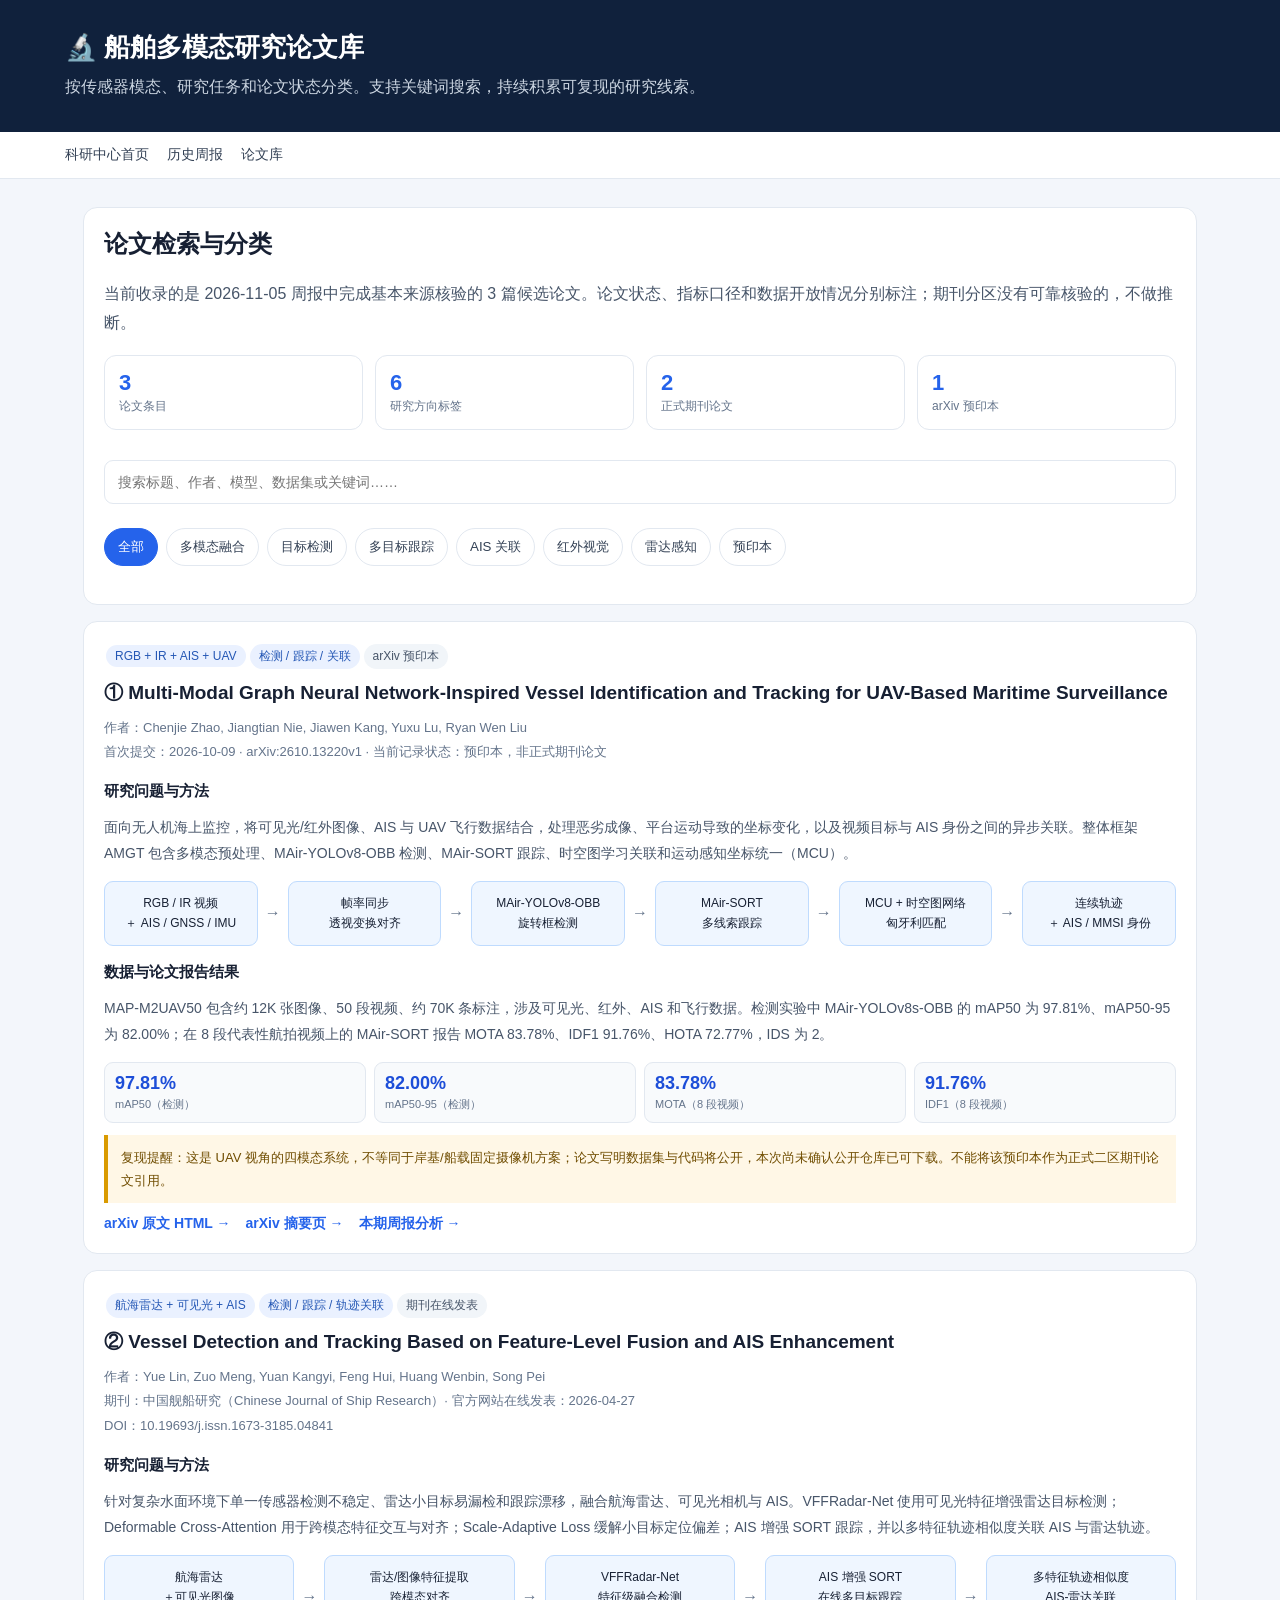
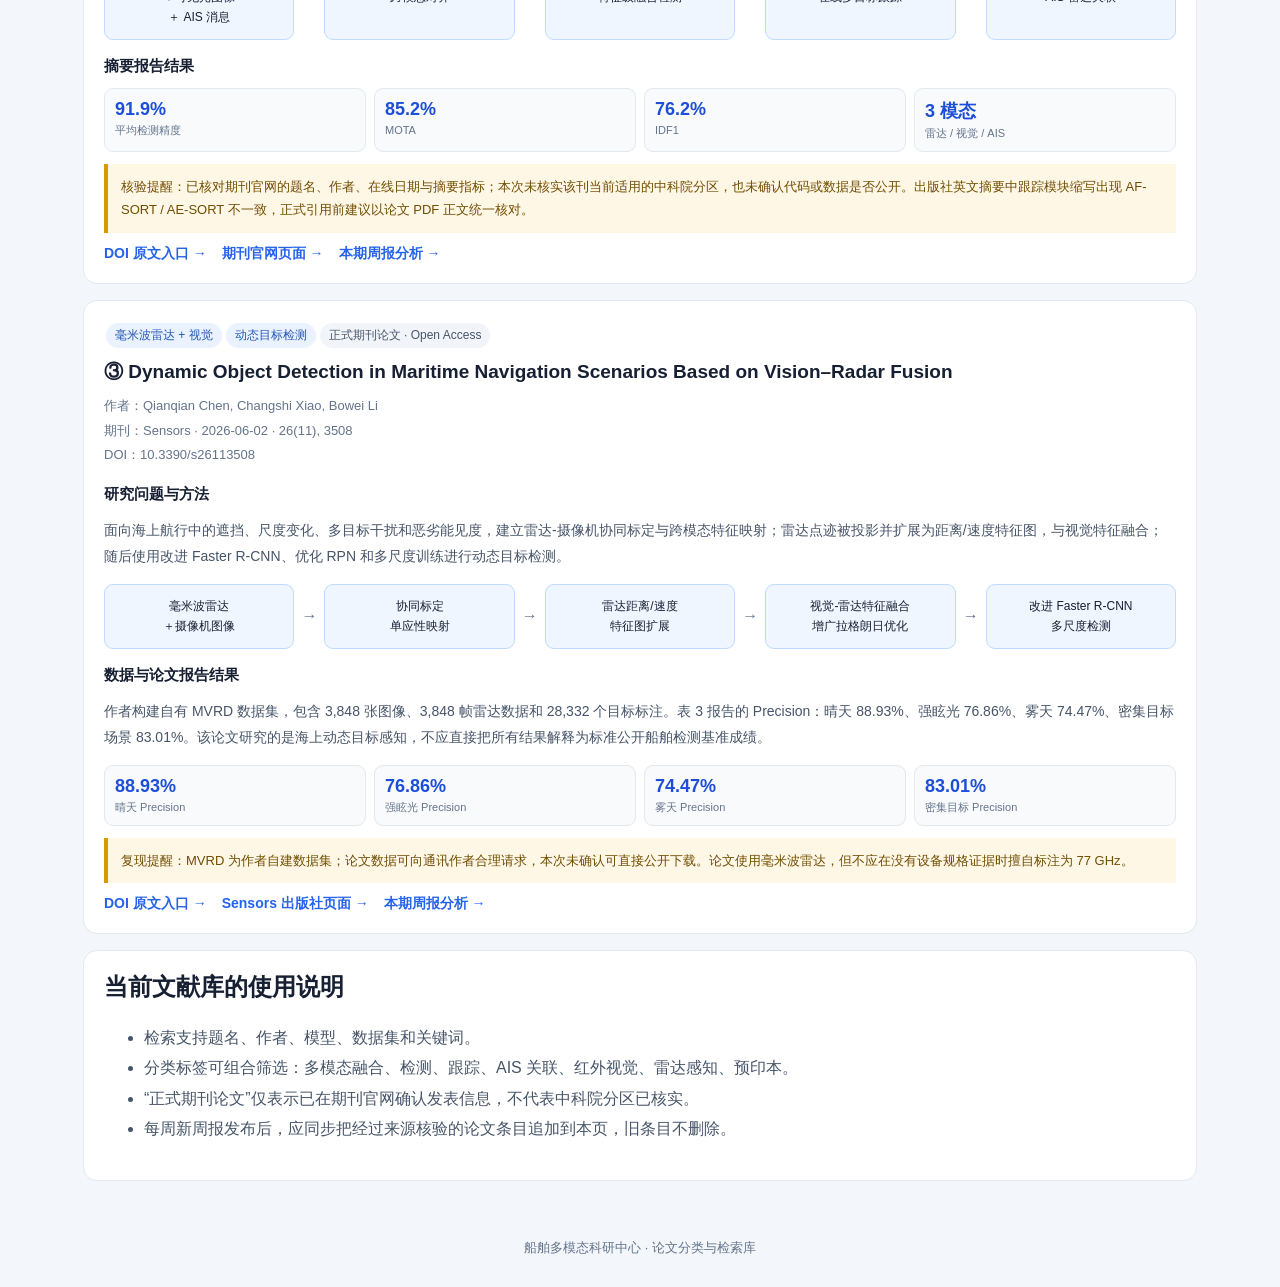
==== papers/index.html @ ffed0d48 "Add searchable maritime research paper library" ====
<!DOCTYPE html>
<html lang="zh-CN">
<head>
<meta charset="UTF-8">
<meta name="viewport" content="width=device-width, initial-scale=1">
<meta name="description" content="船舶多模态感知研究论文库，支持按方向筛选和关键词检索。">
<title>论文分类库｜船舶多模态科研中心</title>
<style>
:root{--bg:#f3f6fb;--card:#fff;--text:#172033;--muted:#64748b;--line:#e2e8f0;--blue:#2563eb;--navy:#10213c}
*{box-sizing:border-box}body{margin:0;background:var(--bg);color:var(--text);font-family:"Microsoft YaHei",Arial,sans-serif}
header{background:var(--navy);color:#fff;padding:30px max(5%,calc((100% - 1150px)/2))}header h1{margin:0 0 8px;font-size:26px}header p{margin:0;color:#cbd5e1;line-height:1.8}
nav{background:#fff;border-bottom:1px solid var(--line);padding:14px max(5%,calc((100% - 1150px)/2));display:flex;gap:18px;flex-wrap:wrap}nav a{color:#334155;text-decoration:none;font-size:14px}
a{color:var(--blue);text-decoration:none}a:hover{text-decoration:underline}
main{max-width:1150px;margin:28px auto;padding:0 18px}.panel,.paper{background:#fff;border:1px solid var(--line);border-radius:14px;padding:20px;margin-bottom:16px}
.stats{display:grid;grid-template-columns:repeat(4,1fr);gap:12px;margin:18px 0}.stat{background:#fff;border:1px solid var(--line);border-radius:12px;padding:14px}.stat strong{display:block;font-size:22px;color:var(--blue)}.stat span{font-size:12px;color:var(--muted)}
.search{width:100%;padding:13px;border:1px solid var(--line);border-radius:9px;font-size:14px;margin:12px 0}
.filters{display:flex;flex-wrap:wrap;gap:8px;margin:12px 0 18px}.filters button{border:1px solid var(--line);background:#fff;padding:9px 13px;border-radius:20px;cursor:pointer;color:#334155}.filters button.active{background:var(--blue);color:#fff;border-color:var(--blue)}
.paper{scroll-margin-top:16px}.paper h2{font-size:19px;line-height:1.5;margin:8px 0}.meta{font-size:13px;color:var(--muted);line-height:1.9}.tag{display:inline-block;padding:4px 9px;border-radius:20px;background:#eaf1ff;color:#2457b5;font-size:12px;margin:2px}.status{display:inline-block;padding:4px 9px;border-radius:20px;background:#f1f5f9;color:#475569;font-size:12px;margin:2px}
.paper h3{font-size:15px;margin:17px 0 7px}.paper p,.paper li{font-size:14px;line-height:1.85;color:#475569}.paper ul{padding-left:20px}
.metrics{display:grid;grid-template-columns:repeat(4,1fr);gap:8px;margin:12px 0}.metric{background:#f8fafc;border:1px solid var(--line);border-radius:9px;padding:10px}.metric strong{display:block;font-size:18px;color:#1d4ed8}.metric span{font-size:11px;color:var(--muted)}
.flow{display:flex;align-items:stretch;gap:7px;flex-wrap:wrap;margin:12px 0}.step{flex:1 1 125px;min-width:115px;background:#eff6ff;border:1px solid #bfdbfe;border-radius:9px;padding:11px;text-align:center;font-size:12px;line-height:1.7}.arrow{align-self:center;color:#64748b;font-weight:bold}
.note{background:#fff7e6;border-left:4px solid #d99a00;padding:11px 13px;font-size:13px;line-height:1.8;color:#704d00;margin:12px 0}.links{display:flex;gap:15px;flex-wrap:wrap;margin-top:12px;font-size:14px;font-weight:700}
.empty{display:none;background:#fff;border:1px dashed #cbd5e1;border-radius:12px;padding:28px;text-align:center;color:var(--muted)}
footer{text-align:center;padding:30px;color:var(--muted);font-size:13px}
@media(max-width:760px){.stats{grid-template-columns:repeat(2,1fr)}.metrics{grid-template-columns:repeat(2,1fr)}header h1{font-size:22px}.paper{padding:16px}.arrow{display:none}}
</style>
</head>
<body>
<header><h1>🔬 船舶多模态研究论文库</h1><p>按传感器模态、研究任务和论文状态分类。支持关键词搜索，持续积累可复现的研究线索。</p></header>
<nav><a href="../index.html">科研中心首页</a><a href="../reports/index.html">历史周报</a><a href="#library">论文库</a></nav>
<main id="library">
<section class="panel">
<h2 style="margin-top:0">论文检索与分类</h2>
<p style="line-height:1.8;color:#475569">当前收录的是 2026-11-05 周报中完成基本来源核验的 3 篇候选论文。论文状态、指标口径和数据开放情况分别标注；期刊分区没有可靠核验的，不做推断。</p>
<div class="stats">
<div class="stat"><strong id="count">3</strong><span>论文条目</span></div>
<div class="stat"><strong>6</strong><span>研究方向标签</span></div>
<div class="stat"><strong>2</strong><span>正式期刊论文</span></div>
<div class="stat"><strong>1</strong><span>arXiv 预印本</span></div>
</div>
<input class="search" id="search" type="search" placeholder="搜索标题、作者、模型、数据集或关键词……" aria-label="搜索论文">
<div class="filters" id="filters">
<button class="active" data-filter="all">全部</button>
<button data-filter="fusion">多模态融合</button>
<button data-filter="detection">目标检测</button>
<button data-filter="tracking">多目标跟踪</button>
<button data-filter="ais">AIS 关联</button>
<button data-filter="infrared">红外视觉</button>
<button data-filter="radar">雷达感知</button>
<button data-filter="preprint">预印本</button>
</div>
</section>

<article class="paper" id="p-amgt" data-cats="fusion detection tracking ais infrared preprint" data-search="AMGT Multi-Modal Graph Neural Network-Inspired Vessel Identification and Tracking for UAV-Based Maritime Surveillance Chenjie Zhao Jiangtian Nie Jiawen Kang Yuxu Lu Ryan Wen Liu MAP-M2UAV50 MAir-YOLOv8-OBB MAir-SORT graph neural network AIS RGB visible infrared IR UAV">
<span class="tag">RGB + IR + AIS + UAV</span><span class="tag">检测 / 跟踪 / 关联</span><span class="status">arXiv 预印本</span>
<h2>① Multi-Modal Graph Neural Network-Inspired Vessel Identification and Tracking for UAV-Based Maritime Surveillance</h2>
<div class="meta">作者：Chenjie Zhao, Jiangtian Nie, Jiawen Kang, Yuxu Lu, Ryan Wen Liu<br>首次提交：2026-10-09 · arXiv:2610.13220v1 · 当前记录状态：预印本，非正式期刊论文</div>
<h3>研究问题与方法</h3>
<p>面向无人机海上监控，将可见光/红外图像、AIS 与 UAV 飞行数据结合，处理恶劣成像、平台运动导致的坐标变化，以及视频目标与 AIS 身份之间的异步关联。整体框架 AMGT 包含多模态预处理、MAir-YOLOv8-OBB 检测、MAir-SORT 跟踪、时空图学习关联和运动感知坐标统一（MCU）。</p>
<div class="flow"><div class="step">RGB / IR 视频<br>＋ AIS / GNSS / IMU</div><div class="arrow">→</div><div class="step">帧率同步<br>透视变换对齐</div><div class="arrow">→</div><div class="step">MAir-YOLOv8-OBB<br>旋转框检测</div><div class="arrow">→</div><div class="step">MAir-SORT<br>多线索跟踪</div><div class="arrow">→</div><div class="step">MCU + 时空图网络<br>匈牙利匹配</div><div class="arrow">→</div><div class="step">连续轨迹<br>＋ AIS / MMSI 身份</div></div>
<h3>数据与论文报告结果</h3>
<p>MAP-M2UAV50 包含约 12K 张图像、50 段视频、约 70K 条标注，涉及可见光、红外、AIS 和飞行数据。检测实验中 MAir-YOLOv8s-OBB 的 mAP50 为 97.81%、mAP50-95 为 82.00%；在 8 段代表性航拍视频上的 MAir-SORT 报告 MOTA 83.78%、IDF1 91.76%、HOTA 72.77%，IDS 为 2。</p>
<div class="metrics"><div class="metric"><strong>97.81%</strong><span>mAP50（检测）</span></div><div class="metric"><strong>82.00%</strong><span>mAP50-95（检测）</span></div><div class="metric"><strong>83.78%</strong><span>MOTA（8 段视频）</span></div><div class="metric"><strong>91.76%</strong><span>IDF1（8 段视频）</span></div></div>
<div class="note">复现提醒：这是 UAV 视角的四模态系统，不等同于岸基/船载固定摄像机方案；论文写明数据集与代码将公开，本次尚未确认公开仓库已可下载。不能将该预印本作为正式二区期刊论文引用。</div>
<div class="links"><a href="https://arxiv.org/html/2610.13220" target="_blank" rel="noopener">arXiv 原文 HTML →</a><a href="https://arxiv.org/abs/2610.13220" target="_blank" rel="noopener">arXiv 摘要页 →</a><a href="../reports/2026-11-05.html#p1">本期周报分析 →</a></div>
</article>

<article class="paper" id="p-feature-ais" data-cats="fusion detection tracking ais radar" data-search="Vessel Detection and Tracking Based on Feature-Level Fusion and AIS Enhancement Yue Lin Zuo Meng Yuan Kangyi Feng Hui Huang Wenbin Song Pei VFFRadar-Net Deformable Cross-Attention Scale-Adaptive Loss AF-SORT radar visible AIS">
<span class="tag">航海雷达 + 可见光 + AIS</span><span class="tag">检测 / 跟踪 / 轨迹关联</span><span class="status">期刊在线发表</span>
<h2>② Vessel Detection and Tracking Based on Feature-Level Fusion and AIS Enhancement</h2>
<div class="meta">作者：Yue Lin, Zuo Meng, Yuan Kangyi, Feng Hui, Huang Wenbin, Song Pei<br>期刊：中国舰船研究（Chinese Journal of Ship Research）· 官方网站在线发表：2026-04-27<br>DOI：10.19693/j.issn.1673-3185.04841</div>
<h3>研究问题与方法</h3>
<p>针对复杂水面环境下单一传感器检测不稳定、雷达小目标易漏检和跟踪漂移，融合航海雷达、可见光相机与 AIS。VFFRadar-Net 使用可见光特征增强雷达目标检测；Deformable Cross-Attention 用于跨模态特征交互与对齐；Scale-Adaptive Loss 缓解小目标定位偏差；AIS 增强 SORT 跟踪，并以多特征轨迹相似度关联 AIS 与雷达轨迹。</p>
<div class="flow"><div class="step">航海雷达<br>＋可见光图像<br>＋ AIS 消息</div><div class="arrow">→</div><div class="step">雷达/图像特征提取<br>跨模态对齐</div><div class="arrow">→</div><div class="step">VFFRadar-Net<br>特征级融合检测</div><div class="arrow">→</div><div class="step">AIS 增强 SORT<br>在线多目标跟踪</div><div class="arrow">→</div><div class="step">多特征轨迹相似度<br>AIS-雷达关联</div></div>
<h3>摘要报告结果</h3>
<div class="metrics"><div class="metric"><strong>91.9%</strong><span>平均检测精度</span></div><div class="metric"><strong>85.2%</strong><span>MOTA</span></div><div class="metric"><strong>76.2%</strong><span>IDF1</span></div><div class="metric"><strong>3 模态</strong><span>雷达 / 视觉 / AIS</span></div></div>
<div class="note">核验提醒：已核对期刊官网的题名、作者、在线日期与摘要指标；本次未核实该刊当前适用的中科院分区，也未确认代码或数据是否公开。出版社英文摘要中跟踪模块缩写出现 AF-SORT / AE-SORT 不一致，正式引用前建议以论文 PDF 正文统一核对。</div>
<div class="links"><a href="https://doi.org/10.19693/j.issn.1673-3185.04841" target="_blank" rel="noopener">DOI 原文入口 →</a><a href="https://www.ship-research.com/en/article/doi/10.19693/j.issn.1673-3185.04841" target="_blank" rel="noopener">期刊官网页面 →</a><a href="../reports/2026-11-05.html#p2">本期周报分析 →</a></div>
</article>

<article class="paper" id="p-vision-radar" data-cats="fusion detection radar" data-search="Dynamic Object Detection in Maritime Navigation Scenarios Based on Vision Radar Fusion Qianqian Chen Changshi Xiao Bowei Li Sensors MVRD Faster R-CNN millimeter wave radar camera">
<span class="tag">毫米波雷达 + 视觉</span><span class="tag">动态目标检测</span><span class="status">正式期刊论文 · Open Access</span>
<h2>③ Dynamic Object Detection in Maritime Navigation Scenarios Based on Vision–Radar Fusion</h2>
<div class="meta">作者：Qianqian Chen, Changshi Xiao, Bowei Li<br>期刊：Sensors · 2026-06-02 · 26(11), 3508<br>DOI：10.3390/s26113508</div>
<h3>研究问题与方法</h3>
<p>面向海上航行中的遮挡、尺度变化、多目标干扰和恶劣能见度，建立雷达-摄像机协同标定与跨模态特征映射；雷达点迹被投影并扩展为距离/速度特征图，与视觉特征融合；随后使用改进 Faster R-CNN、优化 RPN 和多尺度训练进行动态目标检测。</p>
<div class="flow"><div class="step">毫米波雷达<br>＋摄像机图像</div><div class="arrow">→</div><div class="step">协同标定<br>单应性映射</div><div class="arrow">→</div><div class="step">雷达距离/速度<br>特征图扩展</div><div class="arrow">→</div><div class="step">视觉-雷达特征融合<br>增广拉格朗日优化</div><div class="arrow">→</div><div class="step">改进 Faster R-CNN<br>多尺度检测</div></div>
<h3>数据与论文报告结果</h3>
<p>作者构建自有 MVRD 数据集，包含 3,848 张图像、3,848 帧雷达数据和 28,332 个目标标注。表 3 报告的 Precision：晴天 88.93%、强眩光 76.86%、雾天 74.47%、密集目标场景 83.01%。该论文研究的是海上动态目标感知，不应直接把所有结果解释为标准公开船舶检测基准成绩。</p>
<div class="metrics"><div class="metric"><strong>88.93%</strong><span>晴天 Precision</span></div><div class="metric"><strong>76.86%</strong><span>强眩光 Precision</span></div><div class="metric"><strong>74.47%</strong><span>雾天 Precision</span></div><div class="metric"><strong>83.01%</strong><span>密集目标 Precision</span></div></div>
<div class="note">复现提醒：MVRD 为作者自建数据集；论文数据可向通讯作者合理请求，本次未确认可直接公开下载。论文使用毫米波雷达，但不应在没有设备规格证据时擅自标注为 77 GHz。</div>
<div class="links"><a href="https://doi.org/10.3390/s26113508" target="_blank" rel="noopener">DOI 原文入口 →</a><a href="https://www.mdpi.com/1424-8220/26/11/3508" target="_blank" rel="noopener">Sensors 出版社页面 →</a><a href="../reports/2026-11-05.html#p3">本期周报分析 →</a></div>
</article>

<section class="panel">
<h2 style="margin-top:0">当前文献库的使用说明</h2>
<ul style="line-height:1.9;color:#475569">
<li>检索支持题名、作者、模型、数据集和关键词。</li>
<li>分类标签可组合筛选：多模态融合、检测、跟踪、AIS 关联、红外视觉、雷达感知、预印本。</li>
<li>“正式期刊论文”仅表示已在期刊官网确认发表信息，不代表中科院分区已核实。</li>
<li>每周新周报发布后，应同步把经过来源核验的论文条目追加到本页，旧条目不删除。</li>
</ul>
</section>
<div id="empty" class="empty">没有找到符合条件的论文，请尝试其他关键词或分类。</div>
</main>
<footer>船舶多模态科研中心 · 论文分类与检索库</footer>
<script>
const search=document.getElementById('search'),buttons=[...document.querySelectorAll('#filters button')],cards=[...document.querySelectorAll('.paper')],empty=document.getElementById('empty'),count=document.getElementById('count');
let current='all';
function update(){const q=search.value.trim().toLowerCase();let n=0;cards.forEach(c=>{const cats=c.dataset.cats.split(' '),text=c.dataset.search.toLowerCase()+' '+c.innerText.toLowerCase();const ok=(current==='all'||cats.includes(current))&&text.includes(q);c.style.display=ok?'block':'none';if(ok)n++});empty.style.display=n?'none':'block';count.textContent=n}
buttons.forEach(b=>b.addEventListener('click',()=>{current=b.dataset.filter;buttons.forEach(x=>x.classList.toggle('active',x===b));update()}));
search.addEventListener('input',update);
</script>
</body></html>
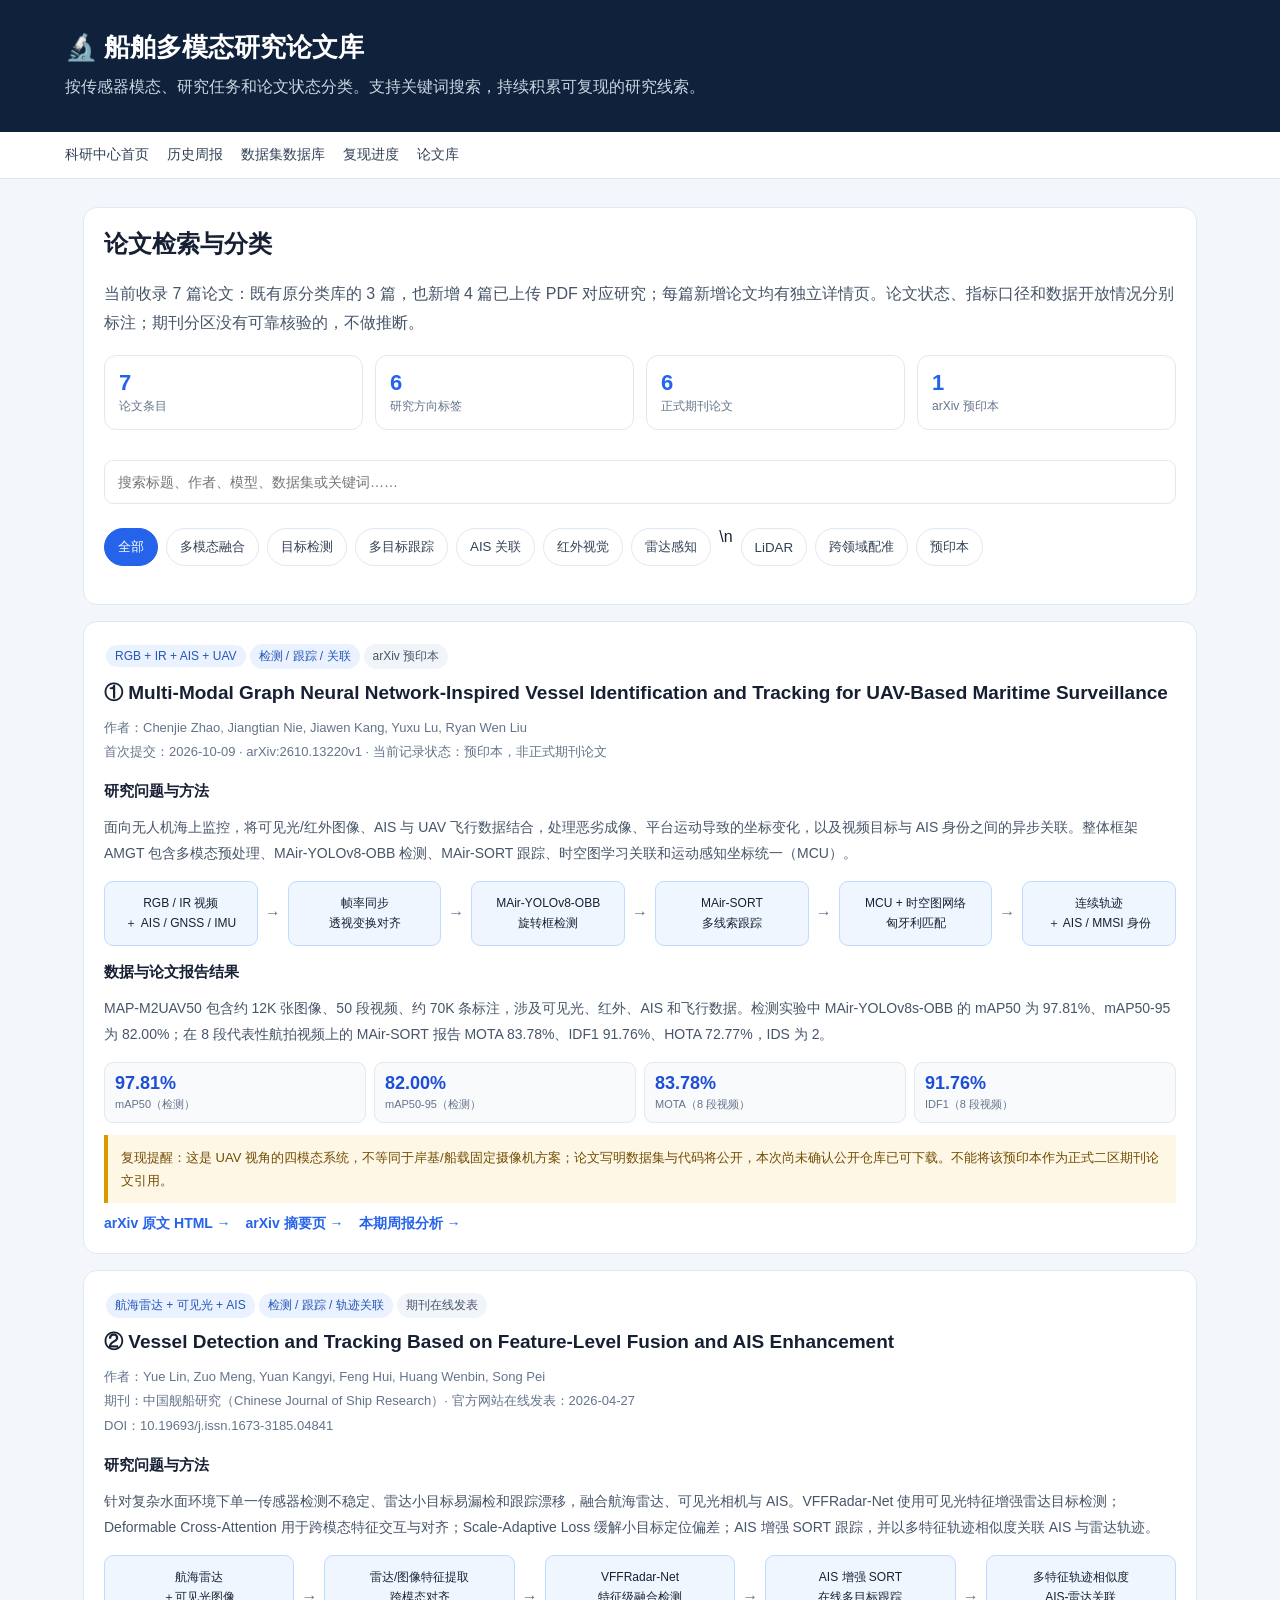
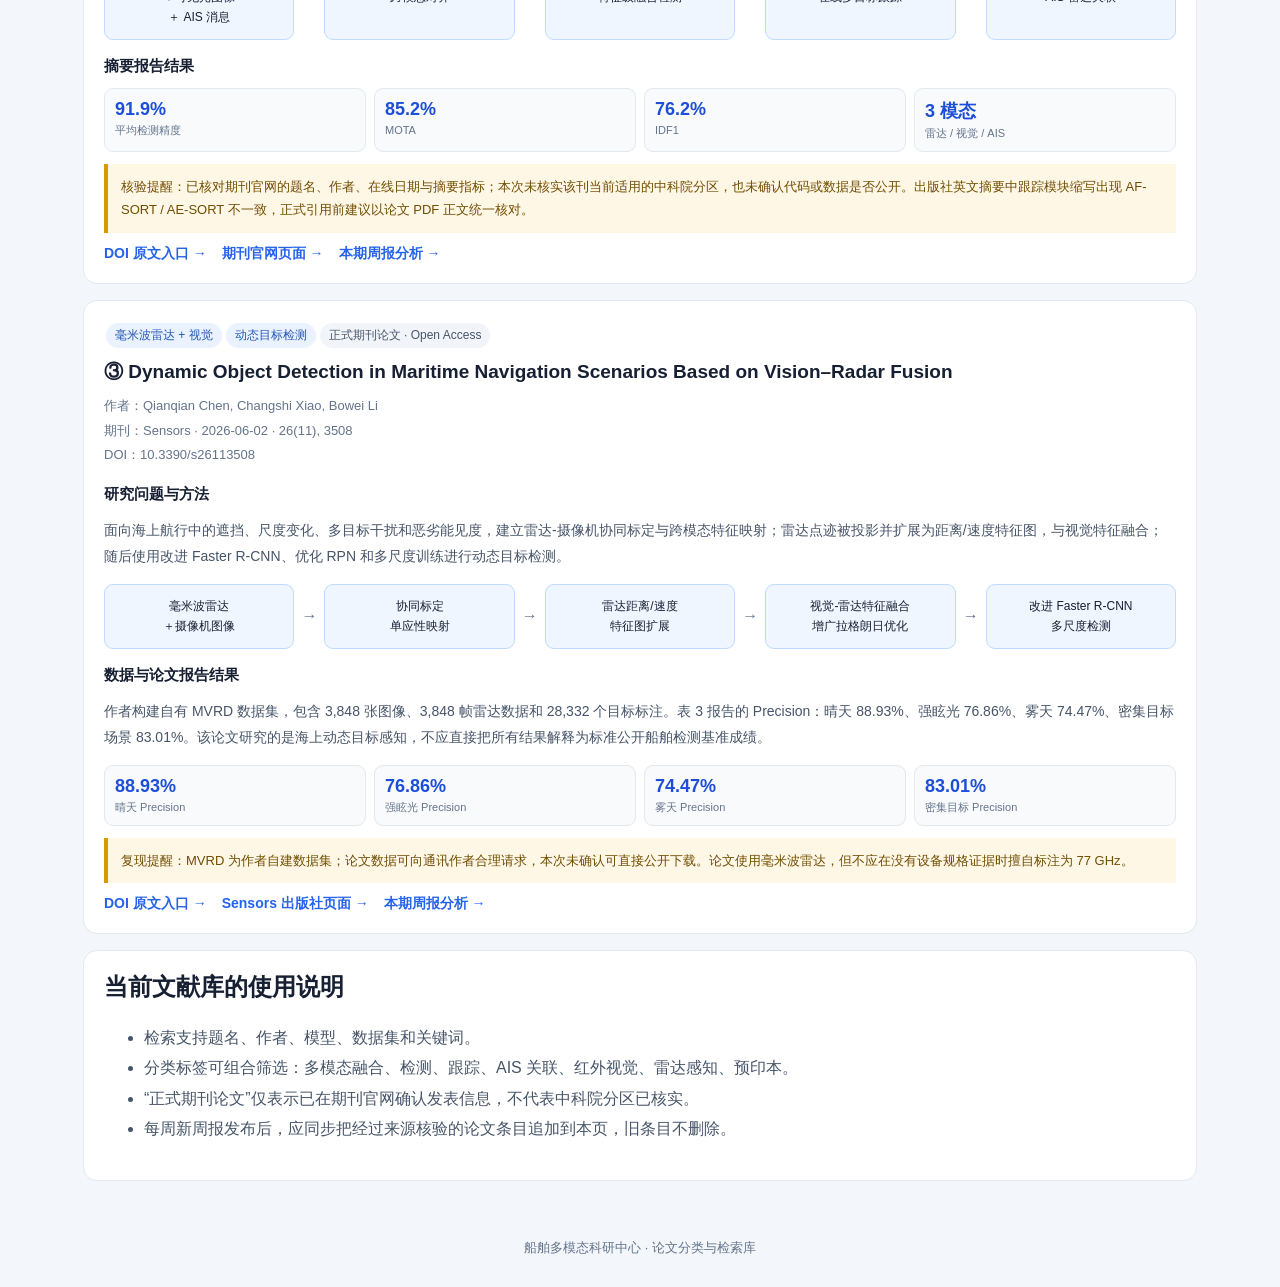
==== commit dbef98dd: "Upgrade maritime research center with paper details, dataset library and reproducibility tracker" ====
--- a/papers/index.html
+++ b/papers/index.html
@@ -27,15 +27,15 @@
 </head>
 <body>
 <header><h1>🔬 船舶多模态研究论文库</h1><p>按传感器模态、研究任务和论文状态分类。支持关键词搜索，持续积累可复现的研究线索。</p></header>
-<nav><a href="../index.html">科研中心首页</a><a href="../reports/index.html">历史周报</a><a href="#library">论文库</a></nav>
+<nav><a href="../index.html">科研中心首页</a><a href="../reports/index.html">历史周报</a><a href="../datasets/index.html">数据集数据库</a><a href="../progress/index.html">复现进度</a><a href="#library">论文库</a></nav>
 <main id="library">
 <section class="panel">
 <h2 style="margin-top:0">论文检索与分类</h2>
-<p style="line-height:1.8;color:#475569">当前收录的是 2026-11-05 周报中完成基本来源核验的 3 篇候选论文。论文状态、指标口径和数据开放情况分别标注；期刊分区没有可靠核验的，不做推断。</p>
+<p style="line-height:1.8;color:#475569">当前收录 7 篇论文：既有原分类库的 3 篇，也新增 4 篇已上传 PDF 对应研究；每篇新增论文均有独立详情页。论文状态、指标口径和数据开放情况分别标注；期刊分区没有可靠核验的，不做推断。</p>
 <div class="stats">
-<div class="stat"><strong id="count">3</strong><span>论文条目</span></div>
+<div class="stat"><strong id="count">7</strong><span>论文条目</span></div>
 <div class="stat"><strong>6</strong><span>研究方向标签</span></div>
-<div class="stat"><strong>2</strong><span>正式期刊论文</span></div>
+<div class="stat"><strong>6</strong><span>正式期刊论文</span></div>
 <div class="stat"><strong>1</strong><span>arXiv 预印本</span></div>
 </div>
 <input class="search" id="search" type="search" placeholder="搜索标题、作者、模型、数据集或关键词……" aria-label="搜索论文">
@@ -46,7 +46,7 @@
 <button data-filter="tracking">多目标跟踪</button>
 <button data-filter="ais">AIS 关联</button>
 <button data-filter="infrared">红外视觉</button>
-<button data-filter="radar">雷达感知</button>
+<button data-filter="radar">雷达感知</button>\n<button data-filter="lidar">LiDAR</button><button data-filter="crossdomain">跨领域配准</button>
 <button data-filter="preprint">预印本</button>
 </div>
 </section>
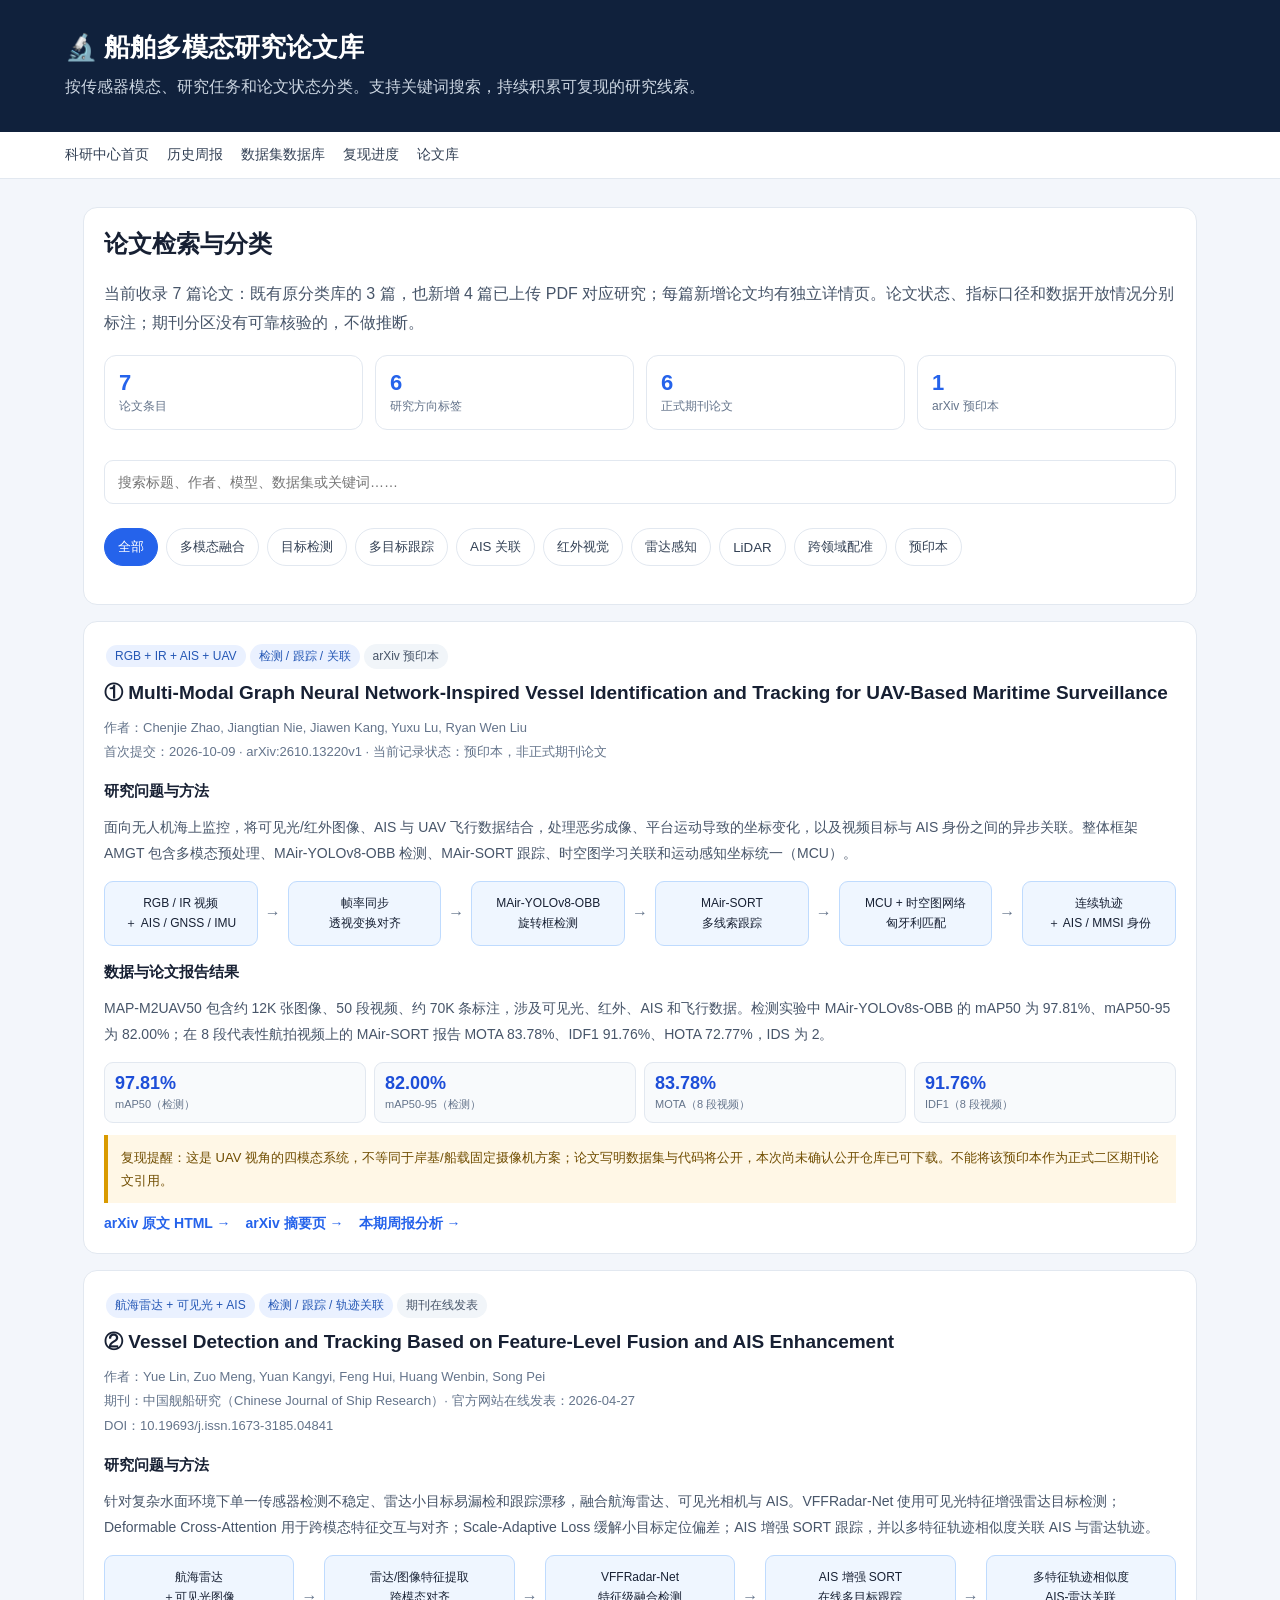
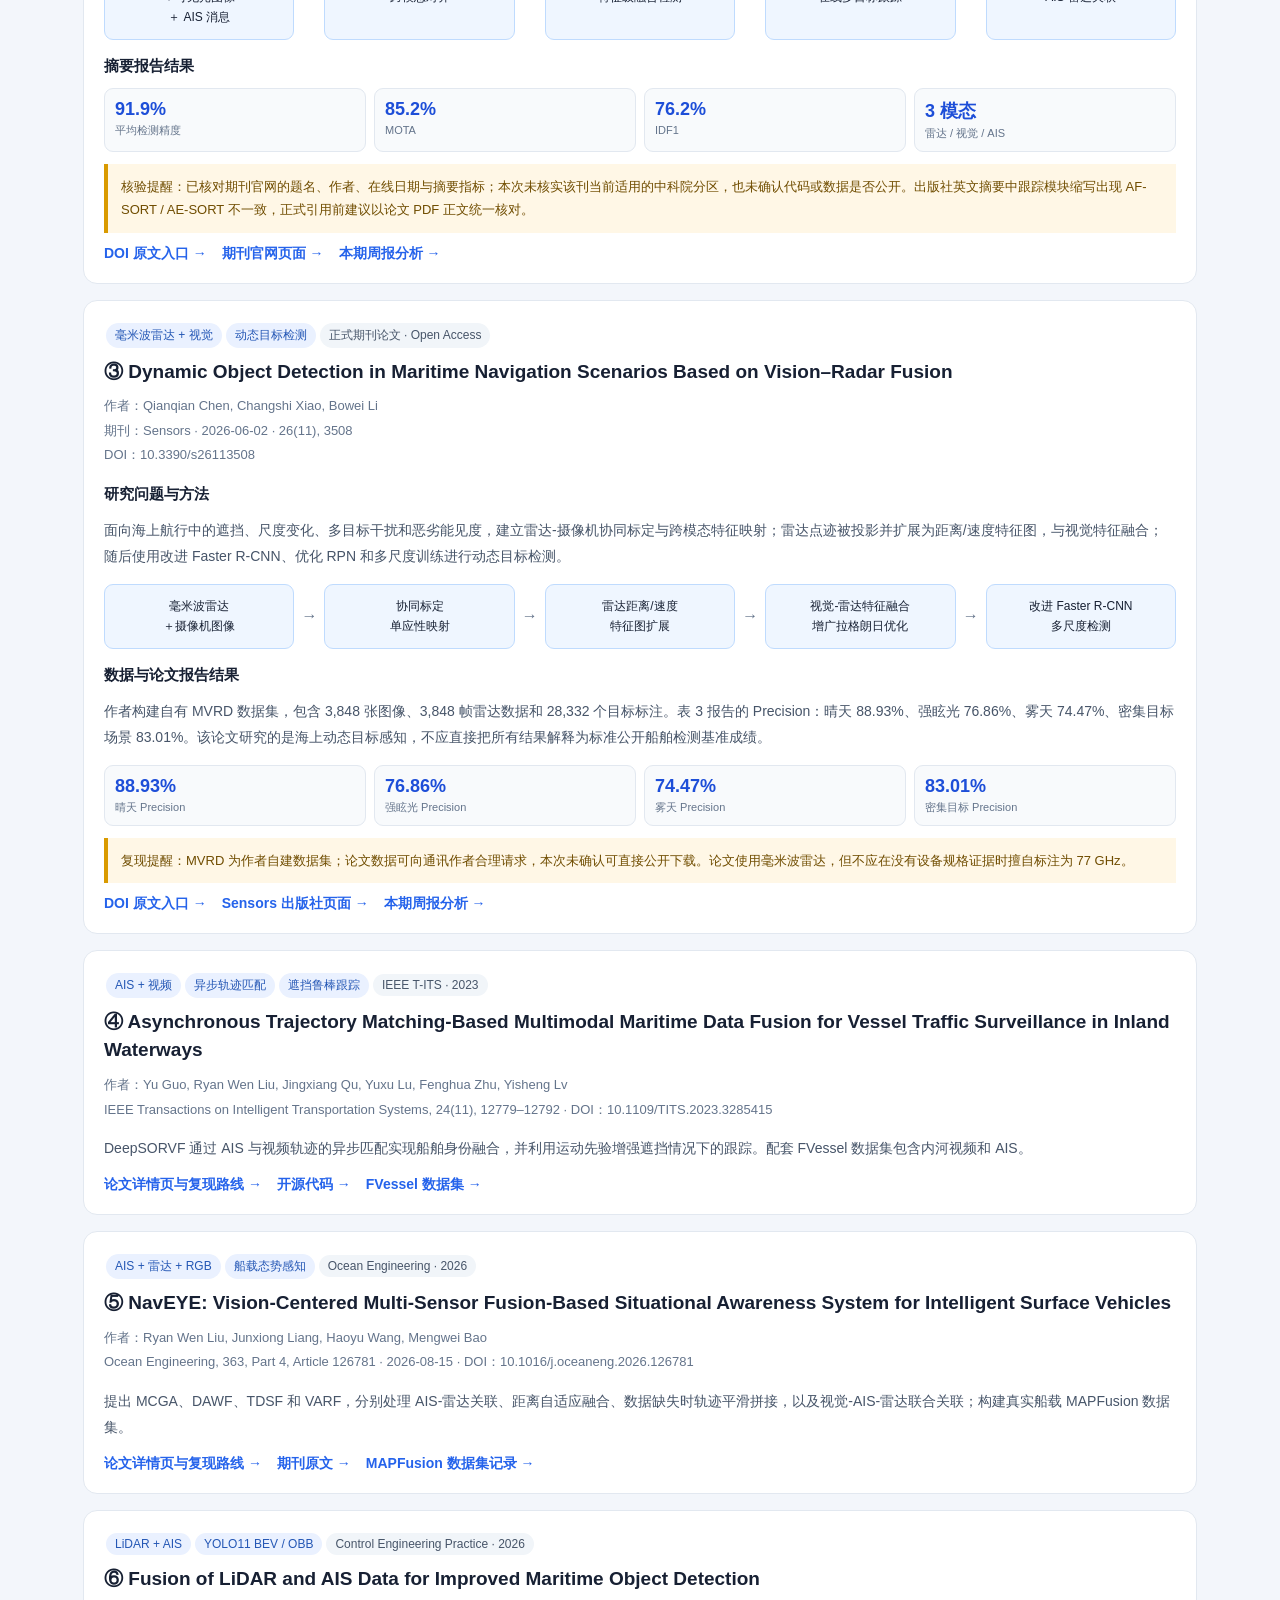
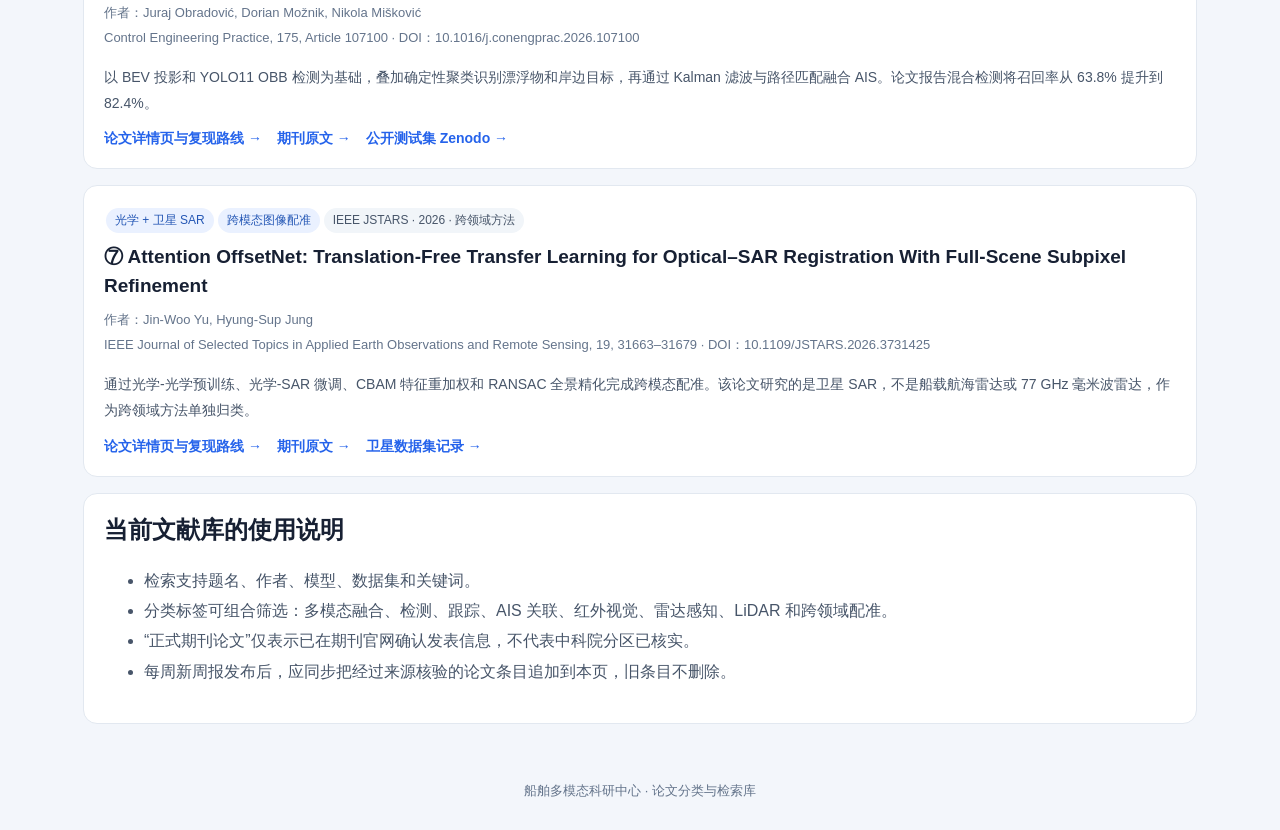
==== commit 83205f3d: "Add four paper records and fix reproduction resource links" ====
--- a/papers/index.html
+++ b/papers/index.html
@@ -46,7 +46,8 @@
 <button data-filter="tracking">多目标跟踪</button>
 <button data-filter="ais">AIS 关联</button>
 <button data-filter="infrared">红外视觉</button>
-<button data-filter="radar">雷达感知</button>\n<button data-filter="lidar">LiDAR</button><button data-filter="crossdomain">跨领域配准</button>
+<button data-filter="radar">雷达感知</button>
+<button data-filter="lidar">LiDAR</button><button data-filter="crossdomain">跨领域配准</button>
 <button data-filter="preprint">预印本</button>
 </div>
 </section>
@@ -92,11 +93,40 @@
 <div class="links"><a href="https://doi.org/10.3390/s26113508" target="_blank" rel="noopener">DOI 原文入口 →</a><a href="https://www.mdpi.com/1424-8220/26/11/3508" target="_blank" rel="noopener">Sensors 出版社页面 →</a><a href="../reports/2026-11-05.html#p3">本期周报分析 →</a></div>
 </article>
 
+
+<article class="paper" id="p-deepsorvf" data-cats="fusion tracking ais" data-search="DeepSORVF Asynchronous Trajectory Matching Multimodal Maritime Data Fusion Vessel Traffic Surveillance Inland Waterways Yu Guo Ryan Wen Liu Jingxiang Qu Yuxu Lu Fenghua Zhu Yisheng Lv AIS video FVessel anti occlusion">
+<span class="tag">AIS + 视频</span><span class="tag">异步轨迹匹配</span><span class="tag">遮挡鲁棒跟踪</span><span class="status">IEEE T-ITS · 2023</span>
+<h2>④ Asynchronous Trajectory Matching-Based Multimodal Maritime Data Fusion for Vessel Traffic Surveillance in Inland Waterways</h2>
+<div class="meta">作者：Yu Guo, Ryan Wen Liu, Jingxiang Qu, Yuxu Lu, Fenghua Zhu, Yisheng Lv<br>IEEE Transactions on Intelligent Transportation Systems, 24(11), 12779–12792 · DOI：10.1109/TITS.2023.3285415</div>
+<p>DeepSORVF 通过 AIS 与视频轨迹的异步匹配实现船舶身份融合，并利用运动先验增强遮挡情况下的跟踪。配套 FVessel 数据集包含内河视频和 AIS。</p>
+<div class="links"><a href="detail.html?id=deepsorvf">论文详情页与复现路线 →</a><a href="https://github.com/gy65896/DeepSORVF" target="_blank" rel="noopener">开源代码 →</a><a href="https://github.com/gy65896/FVessel" target="_blank" rel="noopener">FVessel 数据集 →</a></div></article>
+
+<article class="paper" id="p-naveye" data-cats="fusion detection tracking ais radar" data-search="NavEYE Vision Centered Multi Sensor Fusion Situational Awareness Intelligent Surface Vehicles Ryan Wen Liu Junxiong Liang Haoyu Wang Mengwei Bao Ocean Engineering MAPFusion MCGA DAWF TDSF VARF AIS radar RGB GNSS">
+<span class="tag">AIS + 雷达 + RGB</span><span class="tag">船载态势感知</span><span class="status">Ocean Engineering · 2026</span>
+<h2>⑤ NavEYE: Vision-Centered Multi-Sensor Fusion-Based Situational Awareness System for Intelligent Surface Vehicles</h2>
+<div class="meta">作者：Ryan Wen Liu, Junxiong Liang, Haoyu Wang, Mengwei Bao<br>Ocean Engineering, 363, Part 4, Article 126781 · 2026-08-15 · DOI：10.1016/j.oceaneng.2026.126781</div>
+<p>提出 MCGA、DAWF、TDSF 和 VARF，分别处理 AIS-雷达关联、距离自适应融合、数据缺失时轨迹平滑拼接，以及视觉-AIS-雷达联合关联；构建真实船载 MAPFusion 数据集。</p>
+<div class="links"><a href="detail.html?id=naveye">论文详情页与复现路线 →</a><a href="https://doi.org/10.1016/j.oceaneng.2026.126781" target="_blank" rel="noopener">期刊原文 →</a><a href="../datasets/index.html#mapfusion">MAPFusion 数据集记录 →</a></div></article>
+
+<article class="paper" id="p-lidarais" data-cats="fusion detection tracking ais lidar" data-search="Fusion of LiDAR and AIS data for improved maritime object detection Juraj Obradovic Dorian Moznik Nikola Miskovic Control Engineering Practice YOLO11 BEV OBB clustering Zenodo marina">
+<span class="tag">LiDAR + AIS</span><span class="tag">YOLO11 BEV / OBB</span><span class="status">Control Engineering Practice · 2026</span>
+<h2>⑥ Fusion of LiDAR and AIS Data for Improved Maritime Object Detection</h2>
+<div class="meta">作者：Juraj Obradović, Dorian Možnik, Nikola Mišković<br>Control Engineering Practice, 175, Article 107100 · DOI：10.1016/j.conengprac.2026.107100</div>
+<p>以 BEV 投影和 YOLO11 OBB 检测为基础，叠加确定性聚类识别漂浮物和岸边目标，再通过 Kalman 滤波与路径匹配融合 AIS。论文报告混合检测将召回率从 63.8% 提升到 82.4%。</p>
+<div class="links"><a href="detail.html?id=lidarais">论文详情页与复现路线 →</a><a href="https://doi.org/10.1016/j.conengprac.2026.107100" target="_blank" rel="noopener">期刊原文 →</a><a href="https://doi.org/10.5281/zenodo.20345163" target="_blank" rel="noopener">公开测试集 Zenodo →</a></div></article>
+
+<article class="paper" id="p-attentionoffsetnet" data-cats="fusion crossdomain" data-search="Attention OffsetNet Translation Free Transfer Learning Optical SAR Registration Full Scene Subpixel Refinement Jin Woo Yu Hyung Sup Jung KOMPSAT-3A TerraSAR-X CBAM RANSAC">
+<span class="tag">光学 + 卫星 SAR</span><span class="tag">跨模态图像配准</span><span class="status">IEEE JSTARS · 2026 · 跨领域方法</span>
+<h2>⑦ Attention OffsetNet: Translation-Free Transfer Learning for Optical–SAR Registration With Full-Scene Subpixel Refinement</h2>
+<div class="meta">作者：Jin-Woo Yu, Hyung-Sup Jung<br>IEEE Journal of Selected Topics in Applied Earth Observations and Remote Sensing, 19, 31663–31679 · DOI：10.1109/JSTARS.2026.3731425</div>
+<p>通过光学-光学预训练、光学-SAR 微调、CBAM 特征重加权和 RANSAC 全景精化完成跨模态配准。该论文研究的是卫星 SAR，不是船载航海雷达或 77 GHz 毫米波雷达，作为跨领域方法单独归类。</p>
+<div class="links"><a href="detail.html?id=attentionoffsetnet">论文详情页与复现路线 →</a><a href="https://doi.org/10.1109/JSTARS.2026.3731425" target="_blank" rel="noopener">期刊原文 →</a><a href="../datasets/index.html#kompsat-sar">卫星数据集记录 →</a></div></article>
+
 <section class="panel">
 <h2 style="margin-top:0">当前文献库的使用说明</h2>
 <ul style="line-height:1.9;color:#475569">
 <li>检索支持题名、作者、模型、数据集和关键词。</li>
-<li>分类标签可组合筛选：多模态融合、检测、跟踪、AIS 关联、红外视觉、雷达感知、预印本。</li>
+<li>分类标签可组合筛选：多模态融合、检测、跟踪、AIS 关联、红外视觉、雷达感知、LiDAR 和跨领域配准。</li>
 <li>“正式期刊论文”仅表示已在期刊官网确认发表信息，不代表中科院分区已核实。</li>
 <li>每周新周报发布后，应同步把经过来源核验的论文条目追加到本页，旧条目不删除。</li>
 </ul>
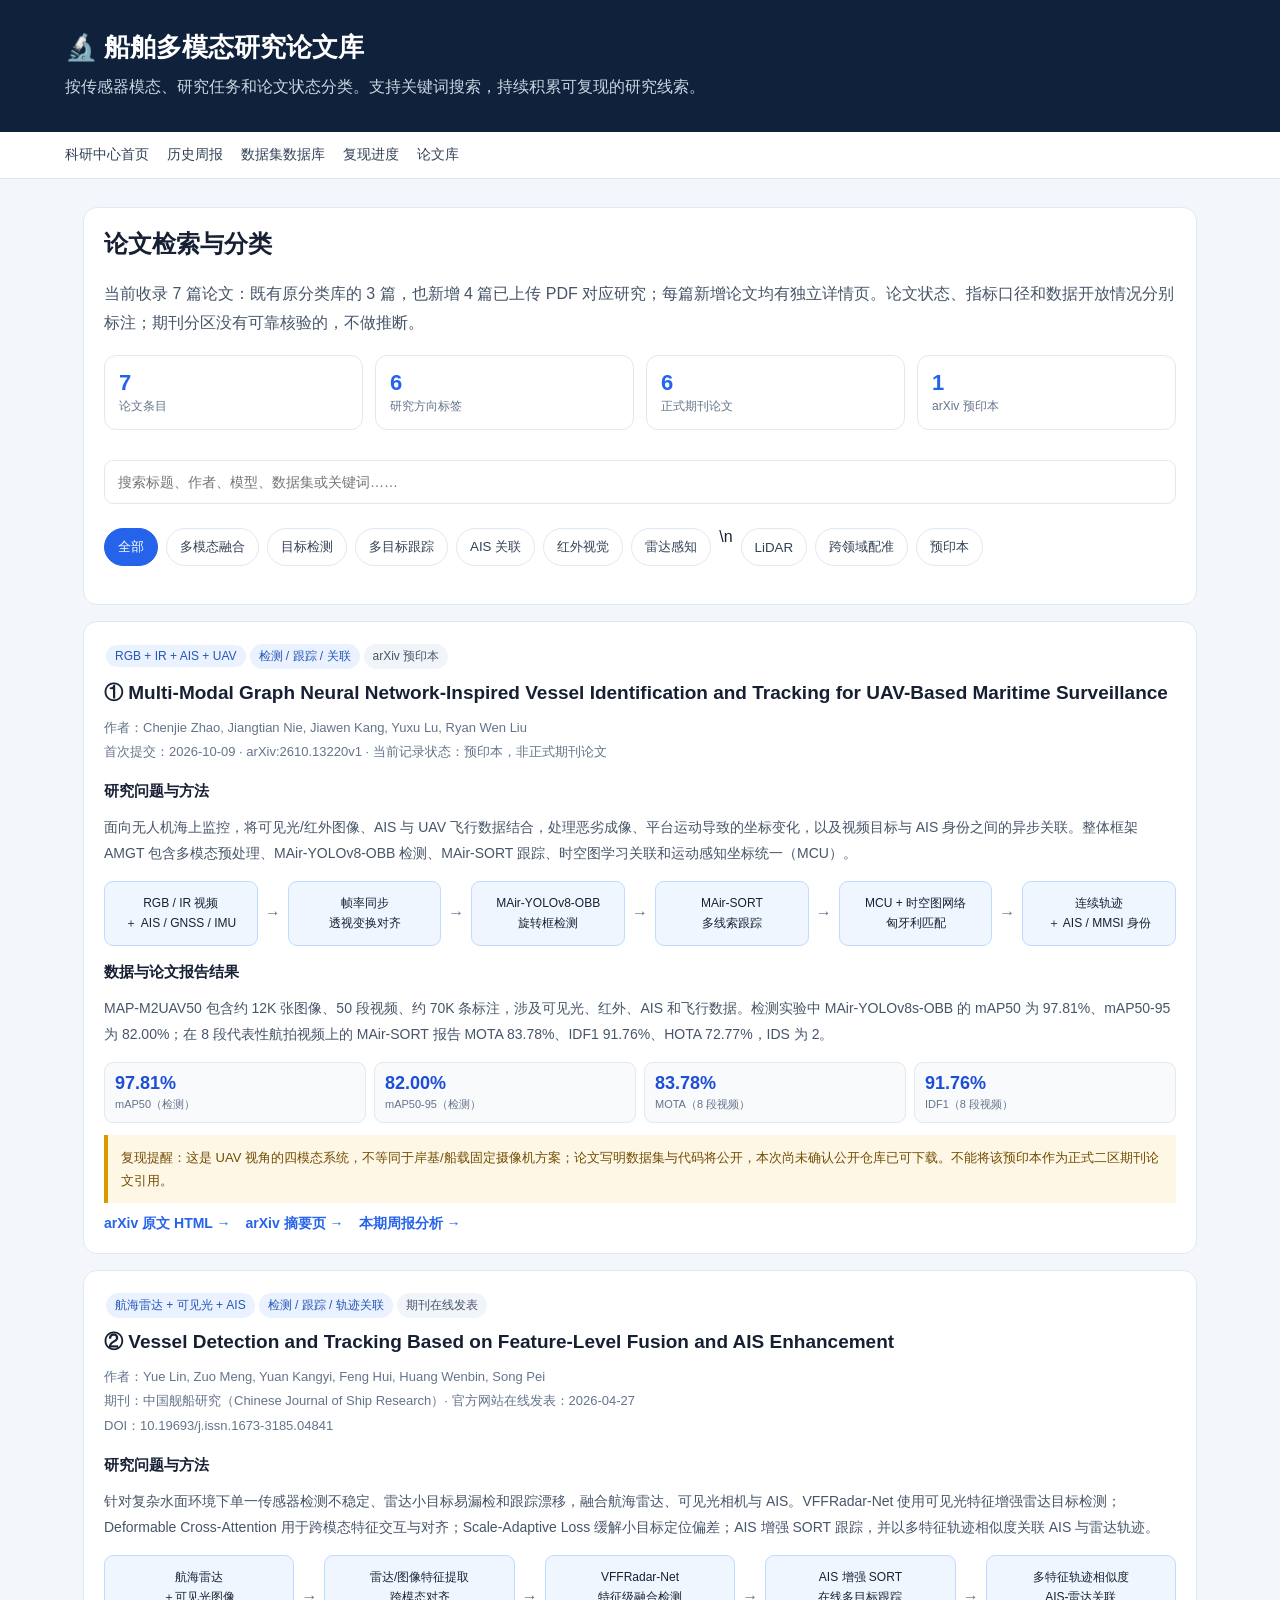
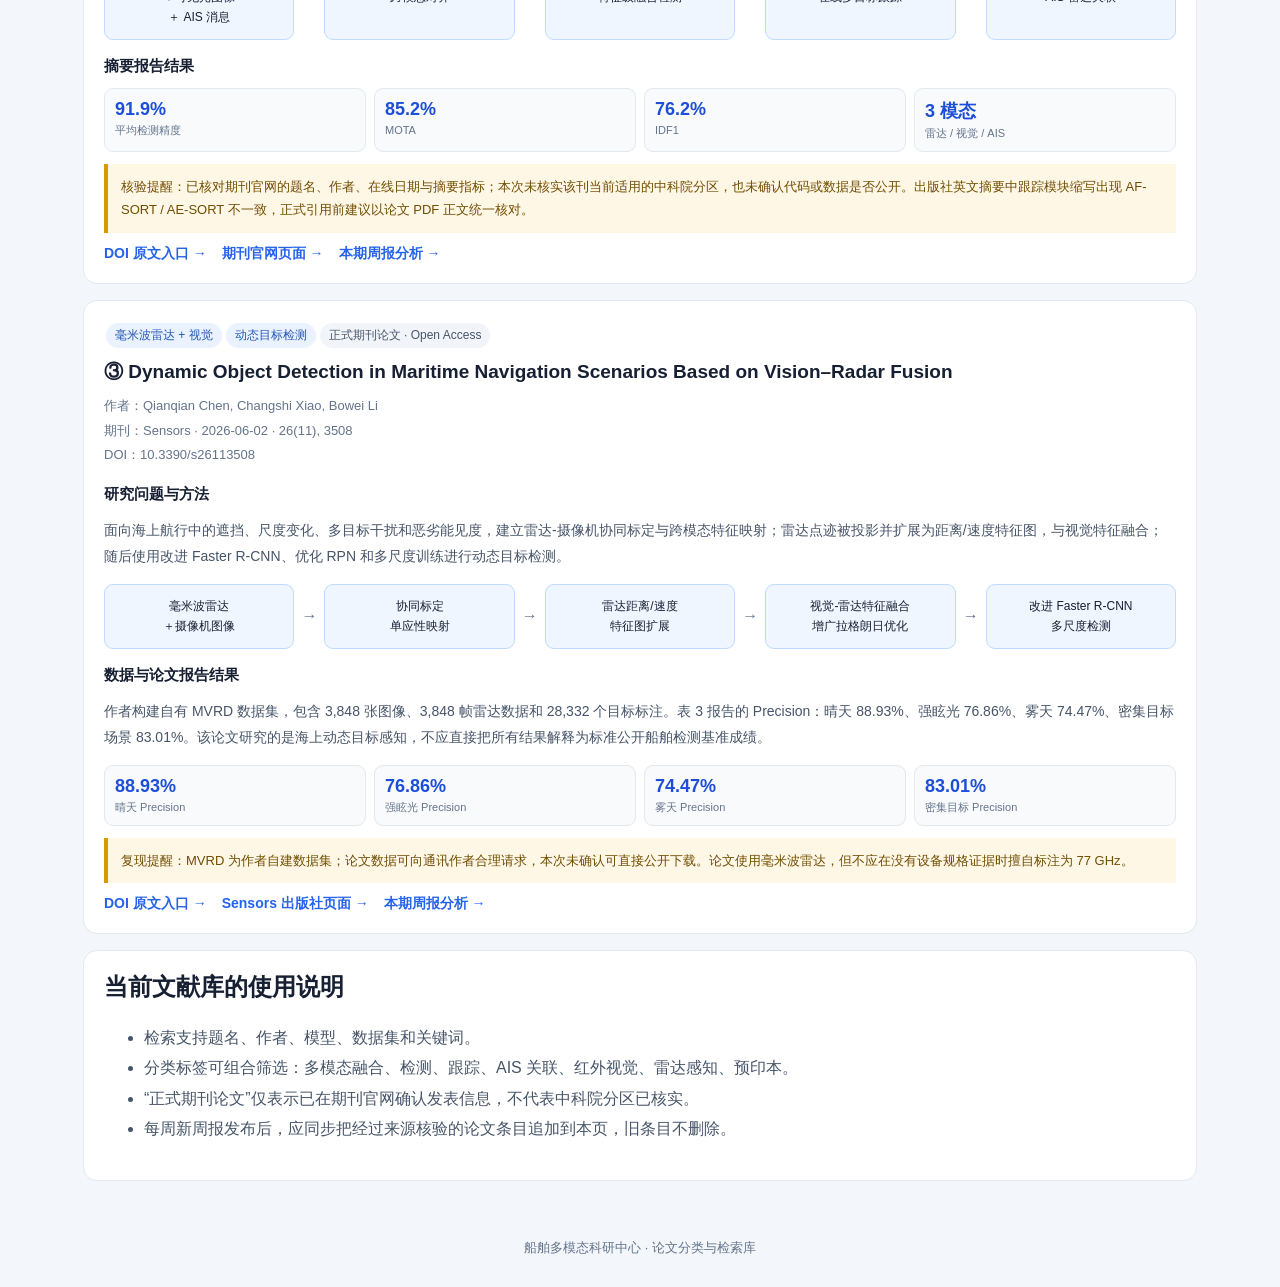
==== commit 9fc1ed65: "Polish navigation and reproduction tracker links" ====
--- a/papers/index.html
+++ b/papers/index.html
@@ -46,8 +46,7 @@
 <button data-filter="tracking">多目标跟踪</button>
 <button data-filter="ais">AIS 关联</button>
 <button data-filter="infrared">红外视觉</button>
-<button data-filter="radar">雷达感知</button>
-<button data-filter="lidar">LiDAR</button><button data-filter="crossdomain">跨领域配准</button>
+<button data-filter="radar">雷达感知</button>\n<button data-filter="lidar">LiDAR</button><button data-filter="crossdomain">跨领域配准</button>
 <button data-filter="preprint">预印本</button>
 </div>
 </section>
@@ -93,40 +92,11 @@
 <div class="links"><a href="https://doi.org/10.3390/s26113508" target="_blank" rel="noopener">DOI 原文入口 →</a><a href="https://www.mdpi.com/1424-8220/26/11/3508" target="_blank" rel="noopener">Sensors 出版社页面 →</a><a href="../reports/2026-11-05.html#p3">本期周报分析 →</a></div>
 </article>
 
-
-<article class="paper" id="p-deepsorvf" data-cats="fusion tracking ais" data-search="DeepSORVF Asynchronous Trajectory Matching Multimodal Maritime Data Fusion Vessel Traffic Surveillance Inland Waterways Yu Guo Ryan Wen Liu Jingxiang Qu Yuxu Lu Fenghua Zhu Yisheng Lv AIS video FVessel anti occlusion">
-<span class="tag">AIS + 视频</span><span class="tag">异步轨迹匹配</span><span class="tag">遮挡鲁棒跟踪</span><span class="status">IEEE T-ITS · 2023</span>
-<h2>④ Asynchronous Trajectory Matching-Based Multimodal Maritime Data Fusion for Vessel Traffic Surveillance in Inland Waterways</h2>
-<div class="meta">作者：Yu Guo, Ryan Wen Liu, Jingxiang Qu, Yuxu Lu, Fenghua Zhu, Yisheng Lv<br>IEEE Transactions on Intelligent Transportation Systems, 24(11), 12779–12792 · DOI：10.1109/TITS.2023.3285415</div>
-<p>DeepSORVF 通过 AIS 与视频轨迹的异步匹配实现船舶身份融合，并利用运动先验增强遮挡情况下的跟踪。配套 FVessel 数据集包含内河视频和 AIS。</p>
-<div class="links"><a href="detail.html?id=deepsorvf">论文详情页与复现路线 →</a><a href="https://github.com/gy65896/DeepSORVF" target="_blank" rel="noopener">开源代码 →</a><a href="https://github.com/gy65896/FVessel" target="_blank" rel="noopener">FVessel 数据集 →</a></div></article>
-
-<article class="paper" id="p-naveye" data-cats="fusion detection tracking ais radar" data-search="NavEYE Vision Centered Multi Sensor Fusion Situational Awareness Intelligent Surface Vehicles Ryan Wen Liu Junxiong Liang Haoyu Wang Mengwei Bao Ocean Engineering MAPFusion MCGA DAWF TDSF VARF AIS radar RGB GNSS">
-<span class="tag">AIS + 雷达 + RGB</span><span class="tag">船载态势感知</span><span class="status">Ocean Engineering · 2026</span>
-<h2>⑤ NavEYE: Vision-Centered Multi-Sensor Fusion-Based Situational Awareness System for Intelligent Surface Vehicles</h2>
-<div class="meta">作者：Ryan Wen Liu, Junxiong Liang, Haoyu Wang, Mengwei Bao<br>Ocean Engineering, 363, Part 4, Article 126781 · 2026-08-15 · DOI：10.1016/j.oceaneng.2026.126781</div>
-<p>提出 MCGA、DAWF、TDSF 和 VARF，分别处理 AIS-雷达关联、距离自适应融合、数据缺失时轨迹平滑拼接，以及视觉-AIS-雷达联合关联；构建真实船载 MAPFusion 数据集。</p>
-<div class="links"><a href="detail.html?id=naveye">论文详情页与复现路线 →</a><a href="https://doi.org/10.1016/j.oceaneng.2026.126781" target="_blank" rel="noopener">期刊原文 →</a><a href="../datasets/index.html#mapfusion">MAPFusion 数据集记录 →</a></div></article>
-
-<article class="paper" id="p-lidarais" data-cats="fusion detection tracking ais lidar" data-search="Fusion of LiDAR and AIS data for improved maritime object detection Juraj Obradovic Dorian Moznik Nikola Miskovic Control Engineering Practice YOLO11 BEV OBB clustering Zenodo marina">
-<span class="tag">LiDAR + AIS</span><span class="tag">YOLO11 BEV / OBB</span><span class="status">Control Engineering Practice · 2026</span>
-<h2>⑥ Fusion of LiDAR and AIS Data for Improved Maritime Object Detection</h2>
-<div class="meta">作者：Juraj Obradović, Dorian Možnik, Nikola Mišković<br>Control Engineering Practice, 175, Article 107100 · DOI：10.1016/j.conengprac.2026.107100</div>
-<p>以 BEV 投影和 YOLO11 OBB 检测为基础，叠加确定性聚类识别漂浮物和岸边目标，再通过 Kalman 滤波与路径匹配融合 AIS。论文报告混合检测将召回率从 63.8% 提升到 82.4%。</p>
-<div class="links"><a href="detail.html?id=lidarais">论文详情页与复现路线 →</a><a href="https://doi.org/10.1016/j.conengprac.2026.107100" target="_blank" rel="noopener">期刊原文 →</a><a href="https://doi.org/10.5281/zenodo.20345163" target="_blank" rel="noopener">公开测试集 Zenodo →</a></div></article>
-
-<article class="paper" id="p-attentionoffsetnet" data-cats="fusion crossdomain" data-search="Attention OffsetNet Translation Free Transfer Learning Optical SAR Registration Full Scene Subpixel Refinement Jin Woo Yu Hyung Sup Jung KOMPSAT-3A TerraSAR-X CBAM RANSAC">
-<span class="tag">光学 + 卫星 SAR</span><span class="tag">跨模态图像配准</span><span class="status">IEEE JSTARS · 2026 · 跨领域方法</span>
-<h2>⑦ Attention OffsetNet: Translation-Free Transfer Learning for Optical–SAR Registration With Full-Scene Subpixel Refinement</h2>
-<div class="meta">作者：Jin-Woo Yu, Hyung-Sup Jung<br>IEEE Journal of Selected Topics in Applied Earth Observations and Remote Sensing, 19, 31663–31679 · DOI：10.1109/JSTARS.2026.3731425</div>
-<p>通过光学-光学预训练、光学-SAR 微调、CBAM 特征重加权和 RANSAC 全景精化完成跨模态配准。该论文研究的是卫星 SAR，不是船载航海雷达或 77 GHz 毫米波雷达，作为跨领域方法单独归类。</p>
-<div class="links"><a href="detail.html?id=attentionoffsetnet">论文详情页与复现路线 →</a><a href="https://doi.org/10.1109/JSTARS.2026.3731425" target="_blank" rel="noopener">期刊原文 →</a><a href="../datasets/index.html#kompsat-sar">卫星数据集记录 →</a></div></article>
-
 <section class="panel">
 <h2 style="margin-top:0">当前文献库的使用说明</h2>
 <ul style="line-height:1.9;color:#475569">
 <li>检索支持题名、作者、模型、数据集和关键词。</li>
-<li>分类标签可组合筛选：多模态融合、检测、跟踪、AIS 关联、红外视觉、雷达感知、LiDAR 和跨领域配准。</li>
+<li>分类标签可组合筛选：多模态融合、检测、跟踪、AIS 关联、红外视觉、雷达感知、预印本。</li>
 <li>“正式期刊论文”仅表示已在期刊官网确认发表信息，不代表中科院分区已核实。</li>
 <li>每周新周报发布后，应同步把经过来源核验的论文条目追加到本页，旧条目不删除。</li>
 </ul>
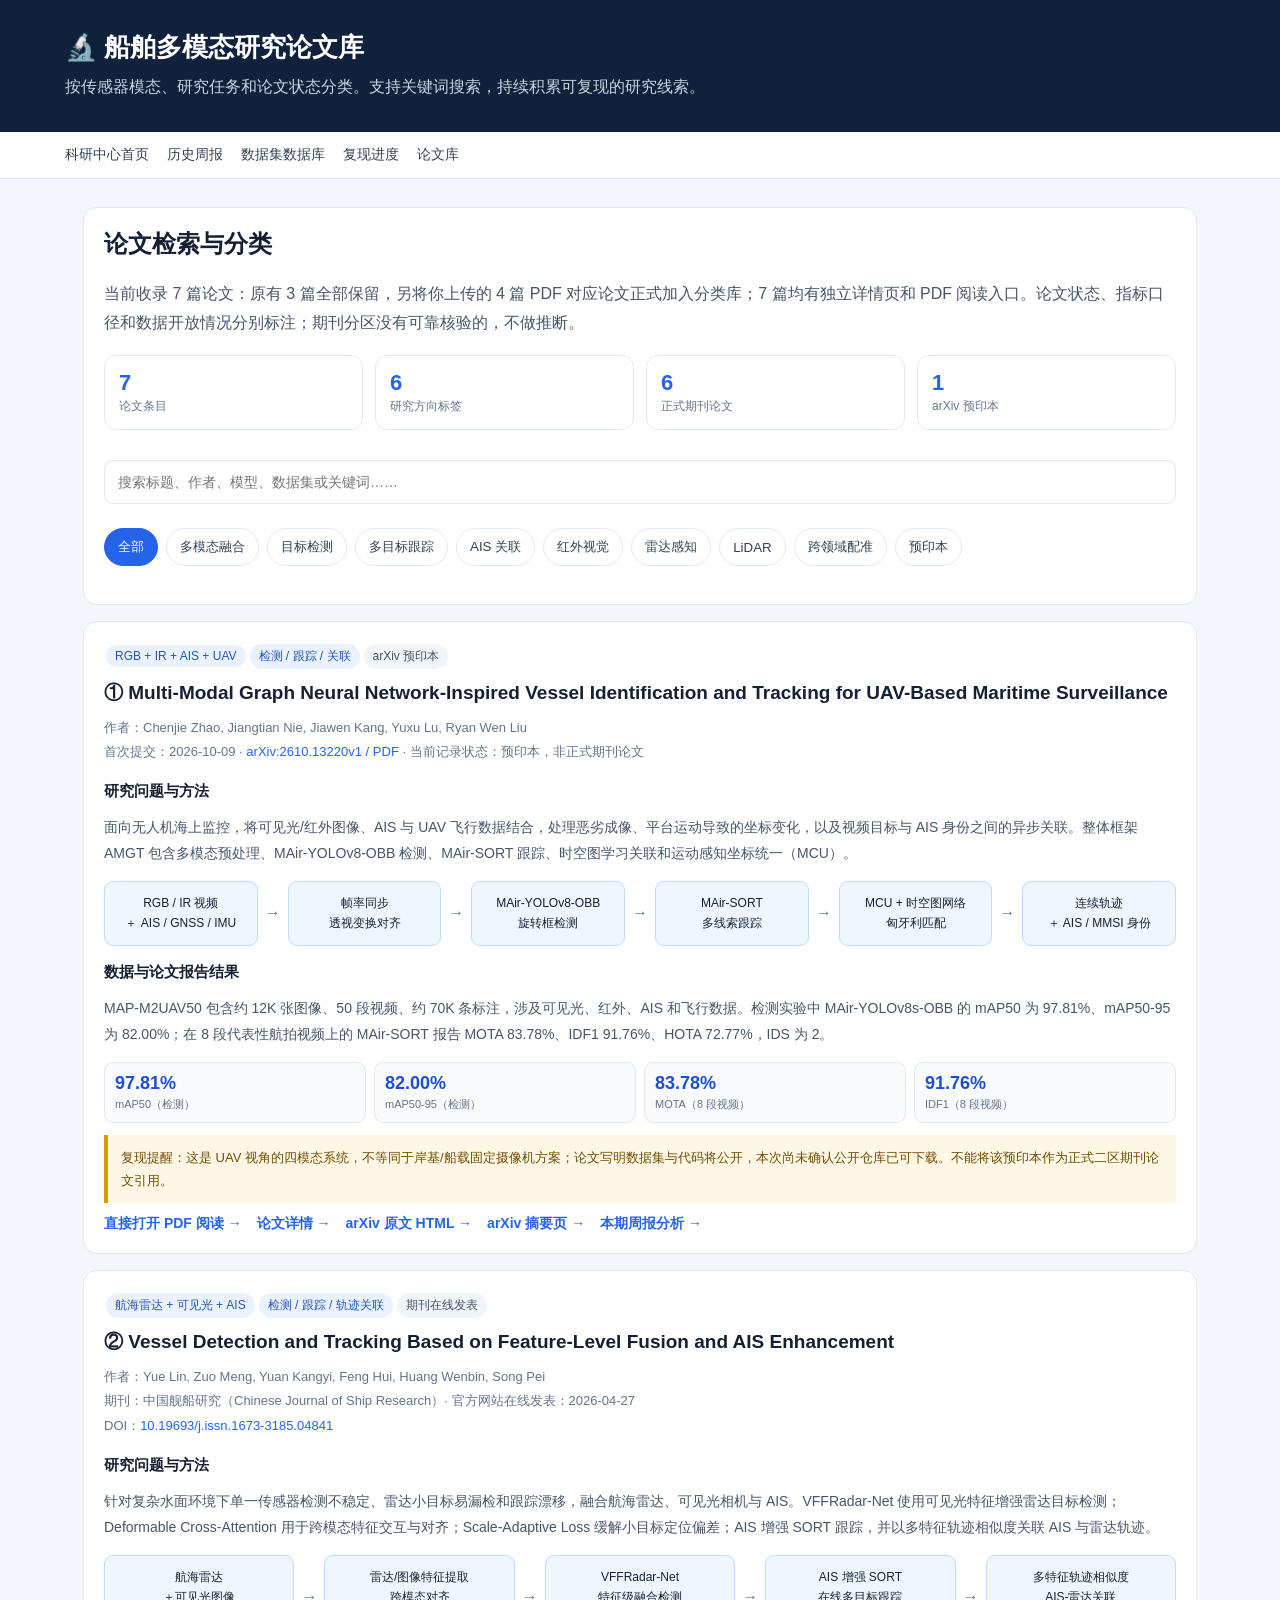
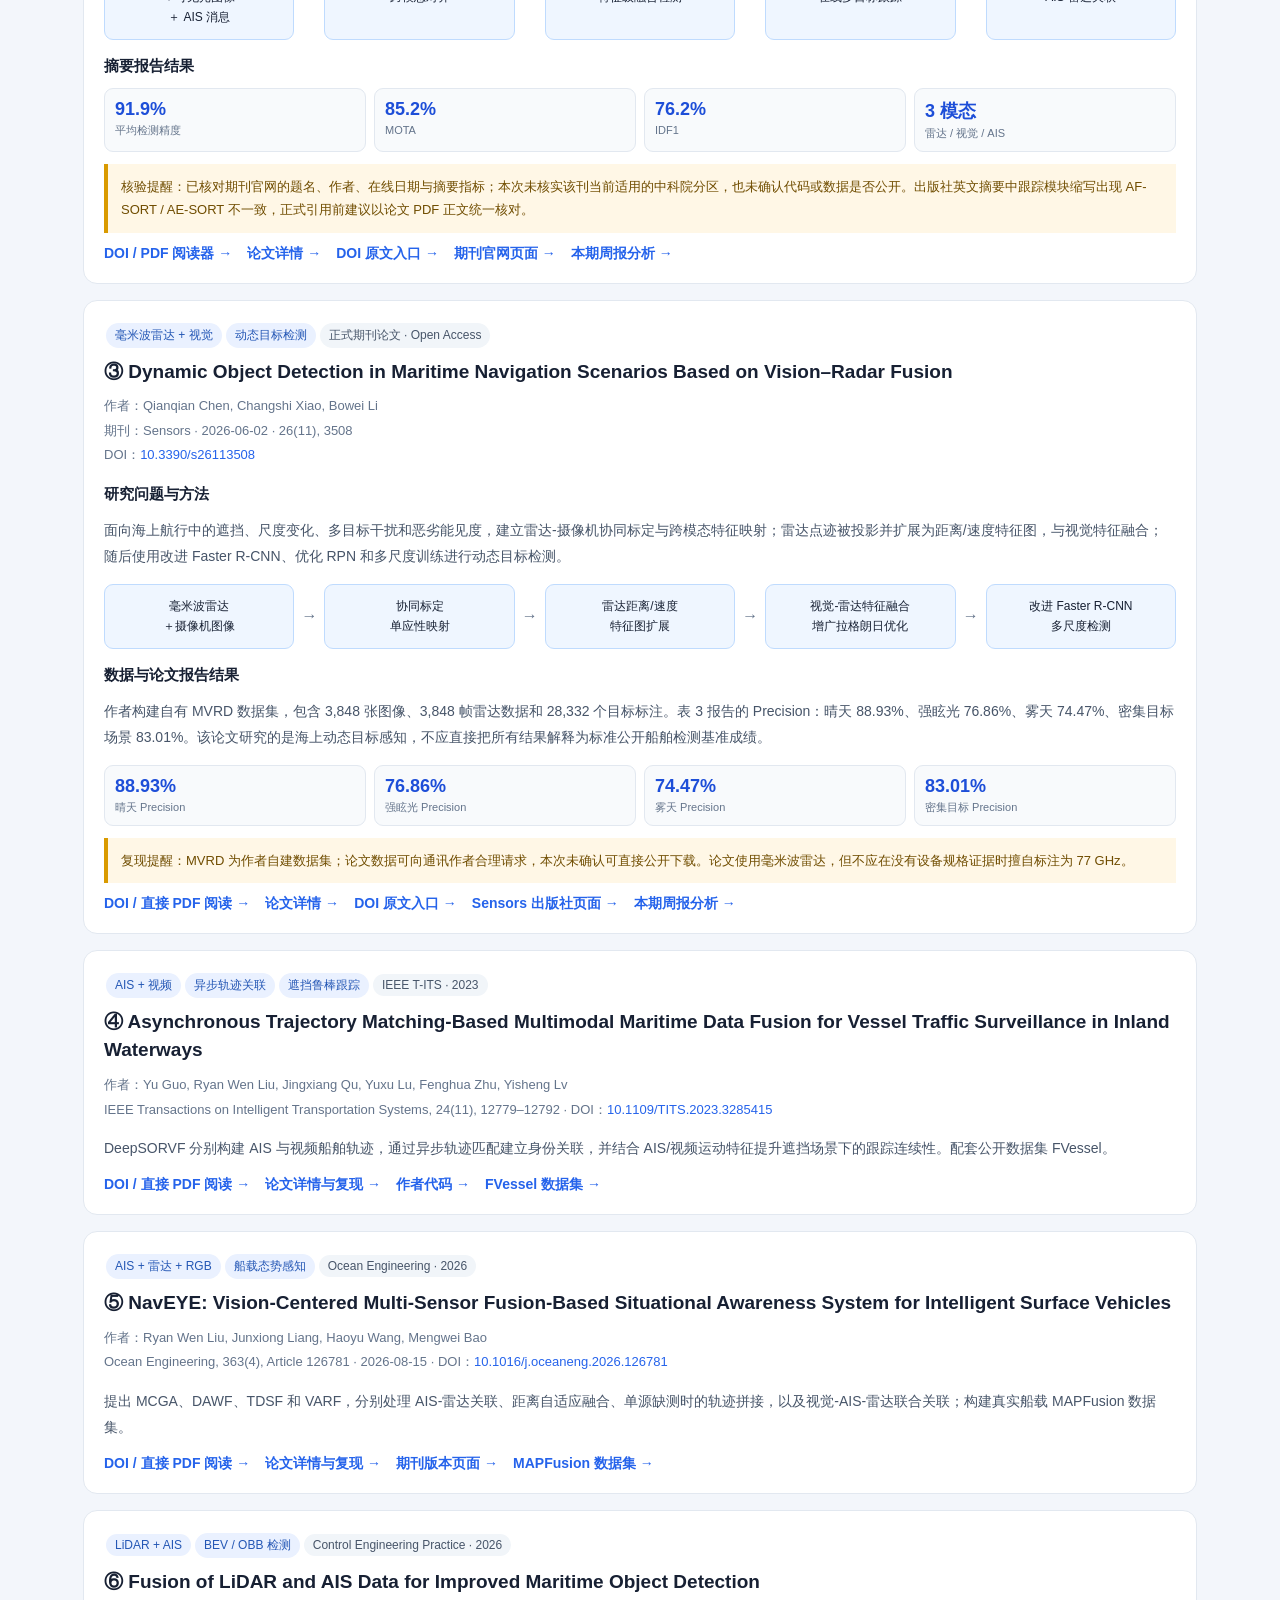
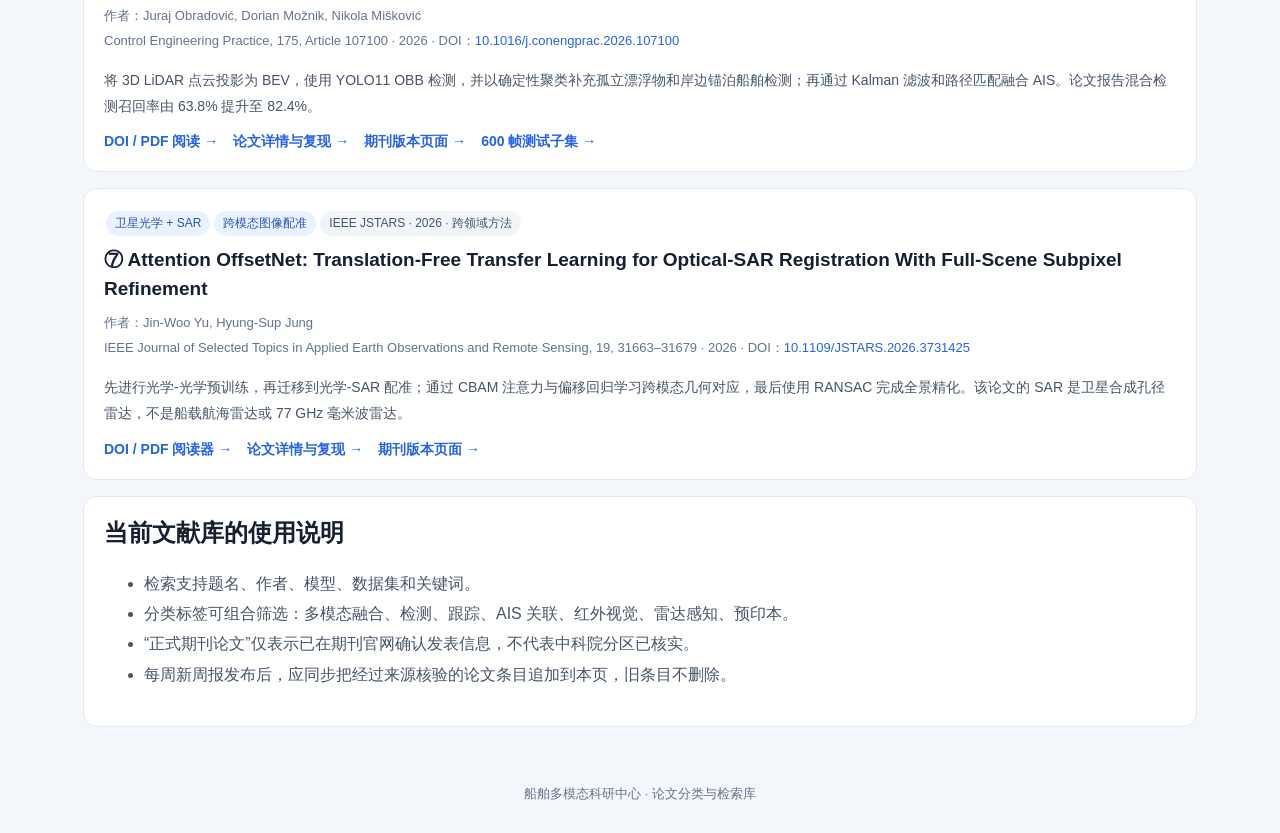
==== commit 0c2fc05e: "Actually add the four uploaded papers to the paper library" ====
--- a/papers/index.html
+++ b/papers/index.html
@@ -31,7 +31,7 @@
 <main id="library">
 <section class="panel">
 <h2 style="margin-top:0">论文检索与分类</h2>
-<p style="line-height:1.8;color:#475569">当前收录 7 篇论文：既有原分类库的 3 篇，也新增 4 篇已上传 PDF 对应研究；每篇新增论文均有独立详情页。论文状态、指标口径和数据开放情况分别标注；期刊分区没有可靠核验的，不做推断。</p>
+<p style="line-height:1.8;color:#475569">当前收录 7 篇论文：原有 3 篇全部保留，另将你上传的 4 篇 PDF 对应论文正式加入分类库；7 篇均有独立详情页和 PDF 阅读入口。论文状态、指标口径和数据开放情况分别标注；期刊分区没有可靠核验的，不做推断。</p>
 <div class="stats">
 <div class="stat"><strong id="count">7</strong><span>论文条目</span></div>
 <div class="stat"><strong>6</strong><span>研究方向标签</span></div>
@@ -46,7 +46,8 @@
 <button data-filter="tracking">多目标跟踪</button>
 <button data-filter="ais">AIS 关联</button>
 <button data-filter="infrared">红外视觉</button>
-<button data-filter="radar">雷达感知</button>\n<button data-filter="lidar">LiDAR</button><button data-filter="crossdomain">跨领域配准</button>
+<button data-filter="radar">雷达感知</button>
+<button data-filter="lidar">LiDAR</button><button data-filter="crossdomain">跨领域配准</button>
 <button data-filter="preprint">预印本</button>
 </div>
 </section>
@@ -54,7 +55,7 @@
 <article class="paper" id="p-amgt" data-cats="fusion detection tracking ais infrared preprint" data-search="AMGT Multi-Modal Graph Neural Network-Inspired Vessel Identification and Tracking for UAV-Based Maritime Surveillance Chenjie Zhao Jiangtian Nie Jiawen Kang Yuxu Lu Ryan Wen Liu MAP-M2UAV50 MAir-YOLOv8-OBB MAir-SORT graph neural network AIS RGB visible infrared IR UAV">
 <span class="tag">RGB + IR + AIS + UAV</span><span class="tag">检测 / 跟踪 / 关联</span><span class="status">arXiv 预印本</span>
 <h2>① Multi-Modal Graph Neural Network-Inspired Vessel Identification and Tracking for UAV-Based Maritime Surveillance</h2>
-<div class="meta">作者：Chenjie Zhao, Jiangtian Nie, Jiawen Kang, Yuxu Lu, Ryan Wen Liu<br>首次提交：2026-10-09 · arXiv:2610.13220v1 · 当前记录状态：预印本，非正式期刊论文</div>
+<div class="meta">作者：Chenjie Zhao, Jiangtian Nie, Jiawen Kang, Yuxu Lu, Ryan Wen Liu<br>首次提交：2026-10-09 · <a href="pdf.html?id=p-amgt">arXiv:2610.13220v1 / PDF</a> · 当前记录状态：预印本，非正式期刊论文</div>
 <h3>研究问题与方法</h3>
 <p>面向无人机海上监控，将可见光/红外图像、AIS 与 UAV 飞行数据结合，处理恶劣成像、平台运动导致的坐标变化，以及视频目标与 AIS 身份之间的异步关联。整体框架 AMGT 包含多模态预处理、MAir-YOLOv8-OBB 检测、MAir-SORT 跟踪、时空图学习关联和运动感知坐标统一（MCU）。</p>
 <div class="flow"><div class="step">RGB / IR 视频<br>＋ AIS / GNSS / IMU</div><div class="arrow">→</div><div class="step">帧率同步<br>透视变换对齐</div><div class="arrow">→</div><div class="step">MAir-YOLOv8-OBB<br>旋转框检测</div><div class="arrow">→</div><div class="step">MAir-SORT<br>多线索跟踪</div><div class="arrow">→</div><div class="step">MCU + 时空图网络<br>匈牙利匹配</div><div class="arrow">→</div><div class="step">连续轨迹<br>＋ AIS / MMSI 身份</div></div>
@@ -62,26 +63,26 @@
 <p>MAP-M2UAV50 包含约 12K 张图像、50 段视频、约 70K 条标注，涉及可见光、红外、AIS 和飞行数据。检测实验中 MAir-YOLOv8s-OBB 的 mAP50 为 97.81%、mAP50-95 为 82.00%；在 8 段代表性航拍视频上的 MAir-SORT 报告 MOTA 83.78%、IDF1 91.76%、HOTA 72.77%，IDS 为 2。</p>
 <div class="metrics"><div class="metric"><strong>97.81%</strong><span>mAP50（检测）</span></div><div class="metric"><strong>82.00%</strong><span>mAP50-95（检测）</span></div><div class="metric"><strong>83.78%</strong><span>MOTA（8 段视频）</span></div><div class="metric"><strong>91.76%</strong><span>IDF1（8 段视频）</span></div></div>
 <div class="note">复现提醒：这是 UAV 视角的四模态系统，不等同于岸基/船载固定摄像机方案；论文写明数据集与代码将公开，本次尚未确认公开仓库已可下载。不能将该预印本作为正式二区期刊论文引用。</div>
-<div class="links"><a href="https://arxiv.org/html/2610.13220" target="_blank" rel="noopener">arXiv 原文 HTML →</a><a href="https://arxiv.org/abs/2610.13220" target="_blank" rel="noopener">arXiv 摘要页 →</a><a href="../reports/2026-11-05.html#p1">本期周报分析 →</a></div>
+<div class="links"><a href="pdf.html?id=p-amgt">直接打开 PDF 阅读 →</a><a href="detail.html?id=p-amgt">论文详情 →</a><a href="https://arxiv.org/html/2610.13220" target="_blank" rel="noopener">arXiv 原文 HTML →</a><a href="https://arxiv.org/abs/2610.13220" target="_blank" rel="noopener">arXiv 摘要页 →</a><a href="../reports/2026-11-05.html#p1">本期周报分析 →</a></div>
 </article>
 
 <article class="paper" id="p-feature-ais" data-cats="fusion detection tracking ais radar" data-search="Vessel Detection and Tracking Based on Feature-Level Fusion and AIS Enhancement Yue Lin Zuo Meng Yuan Kangyi Feng Hui Huang Wenbin Song Pei VFFRadar-Net Deformable Cross-Attention Scale-Adaptive Loss AF-SORT radar visible AIS">
 <span class="tag">航海雷达 + 可见光 + AIS</span><span class="tag">检测 / 跟踪 / 轨迹关联</span><span class="status">期刊在线发表</span>
 <h2>② Vessel Detection and Tracking Based on Feature-Level Fusion and AIS Enhancement</h2>
-<div class="meta">作者：Yue Lin, Zuo Meng, Yuan Kangyi, Feng Hui, Huang Wenbin, Song Pei<br>期刊：中国舰船研究（Chinese Journal of Ship Research）· 官方网站在线发表：2026-04-27<br>DOI：10.19693/j.issn.1673-3185.04841</div>
+<div class="meta">作者：Yue Lin, Zuo Meng, Yuan Kangyi, Feng Hui, Huang Wenbin, Song Pei<br>期刊：中国舰船研究（Chinese Journal of Ship Research）· 官方网站在线发表：2026-04-27<br>DOI：<a href="pdf.html?id=p-feature-ais">10.19693/j.issn.1673-3185.04841</a></div>
 <h3>研究问题与方法</h3>
 <p>针对复杂水面环境下单一传感器检测不稳定、雷达小目标易漏检和跟踪漂移，融合航海雷达、可见光相机与 AIS。VFFRadar-Net 使用可见光特征增强雷达目标检测；Deformable Cross-Attention 用于跨模态特征交互与对齐；Scale-Adaptive Loss 缓解小目标定位偏差；AIS 增强 SORT 跟踪，并以多特征轨迹相似度关联 AIS 与雷达轨迹。</p>
 <div class="flow"><div class="step">航海雷达<br>＋可见光图像<br>＋ AIS 消息</div><div class="arrow">→</div><div class="step">雷达/图像特征提取<br>跨模态对齐</div><div class="arrow">→</div><div class="step">VFFRadar-Net<br>特征级融合检测</div><div class="arrow">→</div><div class="step">AIS 增强 SORT<br>在线多目标跟踪</div><div class="arrow">→</div><div class="step">多特征轨迹相似度<br>AIS-雷达关联</div></div>
 <h3>摘要报告结果</h3>
 <div class="metrics"><div class="metric"><strong>91.9%</strong><span>平均检测精度</span></div><div class="metric"><strong>85.2%</strong><span>MOTA</span></div><div class="metric"><strong>76.2%</strong><span>IDF1</span></div><div class="metric"><strong>3 模态</strong><span>雷达 / 视觉 / AIS</span></div></div>
 <div class="note">核验提醒：已核对期刊官网的题名、作者、在线日期与摘要指标；本次未核实该刊当前适用的中科院分区，也未确认代码或数据是否公开。出版社英文摘要中跟踪模块缩写出现 AF-SORT / AE-SORT 不一致，正式引用前建议以论文 PDF 正文统一核对。</div>
-<div class="links"><a href="https://doi.org/10.19693/j.issn.1673-3185.04841" target="_blank" rel="noopener">DOI 原文入口 →</a><a href="https://www.ship-research.com/en/article/doi/10.19693/j.issn.1673-3185.04841" target="_blank" rel="noopener">期刊官网页面 →</a><a href="../reports/2026-11-05.html#p2">本期周报分析 →</a></div>
+<div class="links"><a href="pdf.html?id=p-feature-ais">DOI / PDF 阅读器 →</a><a href="detail.html?id=p-feature-ais">论文详情 →</a><a href="https://doi.org/10.19693/j.issn.1673-3185.04841" target="_blank" rel="noopener">DOI 原文入口 →</a><a href="https://www.ship-research.com/en/article/doi/10.19693/j.issn.1673-3185.04841" target="_blank" rel="noopener">期刊官网页面 →</a><a href="../reports/2026-11-05.html#p2">本期周报分析 →</a></div>
 </article>
 
 <article class="paper" id="p-vision-radar" data-cats="fusion detection radar" data-search="Dynamic Object Detection in Maritime Navigation Scenarios Based on Vision Radar Fusion Qianqian Chen Changshi Xiao Bowei Li Sensors MVRD Faster R-CNN millimeter wave radar camera">
 <span class="tag">毫米波雷达 + 视觉</span><span class="tag">动态目标检测</span><span class="status">正式期刊论文 · Open Access</span>
 <h2>③ Dynamic Object Detection in Maritime Navigation Scenarios Based on Vision–Radar Fusion</h2>
-<div class="meta">作者：Qianqian Chen, Changshi Xiao, Bowei Li<br>期刊：Sensors · 2026-06-02 · 26(11), 3508<br>DOI：10.3390/s26113508</div>
+<div class="meta">作者：Qianqian Chen, Changshi Xiao, Bowei Li<br>期刊：Sensors · 2026-06-02 · 26(11), 3508<br>DOI：<a href="pdf.html?id=p-vision-radar">10.3390/s26113508</a></div>
 <h3>研究问题与方法</h3>
 <p>面向海上航行中的遮挡、尺度变化、多目标干扰和恶劣能见度，建立雷达-摄像机协同标定与跨模态特征映射；雷达点迹被投影并扩展为距离/速度特征图，与视觉特征融合；随后使用改进 Faster R-CNN、优化 RPN 和多尺度训练进行动态目标检测。</p>
 <div class="flow"><div class="step">毫米波雷达<br>＋摄像机图像</div><div class="arrow">→</div><div class="step">协同标定<br>单应性映射</div><div class="arrow">→</div><div class="step">雷达距离/速度<br>特征图扩展</div><div class="arrow">→</div><div class="step">视觉-雷达特征融合<br>增广拉格朗日优化</div><div class="arrow">→</div><div class="step">改进 Faster R-CNN<br>多尺度检测</div></div>
@@ -89,7 +90,40 @@
 <p>作者构建自有 MVRD 数据集，包含 3,848 张图像、3,848 帧雷达数据和 28,332 个目标标注。表 3 报告的 Precision：晴天 88.93%、强眩光 76.86%、雾天 74.47%、密集目标场景 83.01%。该论文研究的是海上动态目标感知，不应直接把所有结果解释为标准公开船舶检测基准成绩。</p>
 <div class="metrics"><div class="metric"><strong>88.93%</strong><span>晴天 Precision</span></div><div class="metric"><strong>76.86%</strong><span>强眩光 Precision</span></div><div class="metric"><strong>74.47%</strong><span>雾天 Precision</span></div><div class="metric"><strong>83.01%</strong><span>密集目标 Precision</span></div></div>
 <div class="note">复现提醒：MVRD 为作者自建数据集；论文数据可向通讯作者合理请求，本次未确认可直接公开下载。论文使用毫米波雷达，但不应在没有设备规格证据时擅自标注为 77 GHz。</div>
-<div class="links"><a href="https://doi.org/10.3390/s26113508" target="_blank" rel="noopener">DOI 原文入口 →</a><a href="https://www.mdpi.com/1424-8220/26/11/3508" target="_blank" rel="noopener">Sensors 出版社页面 →</a><a href="../reports/2026-11-05.html#p3">本期周报分析 →</a></div>
+<div class="links"><a href="pdf.html?id=p-vision-radar">DOI / 直接 PDF 阅读 →</a><a href="detail.html?id=p-vision-radar">论文详情 →</a><a href="https://doi.org/10.3390/s26113508" target="_blank" rel="noopener">DOI 原文入口 →</a><a href="https://www.mdpi.com/1424-8220/26/11/3508" target="_blank" rel="noopener">Sensors 出版社页面 →</a><a href="../reports/2026-11-05.html#p3">本期周报分析 →</a></div>
+</article>
+
+
+<article class="paper" id="p-deepsorvf" data-cats="fusion tracking ais" data-search="DeepSORVF Asynchronous Trajectory Matching-Based Multimodal Maritime Data Fusion Vessel Traffic Surveillance Inland Waterways Yu Guo Ryan Wen Liu Jingxiang Qu Yuxu Lu Fenghua Zhu Yisheng Lv AIS video FVessel">
+<span class="tag">AIS + 视频</span><span class="tag">异步轨迹关联</span><span class="tag">遮挡鲁棒跟踪</span><span class="status">IEEE T-ITS · 2023</span>
+<h2>④ Asynchronous Trajectory Matching-Based Multimodal Maritime Data Fusion for Vessel Traffic Surveillance in Inland Waterways</h2>
+<div class="meta">作者：Yu Guo, Ryan Wen Liu, Jingxiang Qu, Yuxu Lu, Fenghua Zhu, Yisheng Lv<br>IEEE Transactions on Intelligent Transportation Systems, 24(11), 12779–12792 · DOI：<a href="pdf.html?id=deepsorvf">10.1109/TITS.2023.3285415</a></div>
+<p>DeepSORVF 分别构建 AIS 与视频船舶轨迹，通过异步轨迹匹配建立身份关联，并结合 AIS/视频运动特征提升遮挡场景下的跟踪连续性。配套公开数据集 FVessel。</p>
+<div class="links"><a href="pdf.html?id=deepsorvf">DOI / 直接 PDF 阅读 →</a><a href="detail.html?id=deepsorvf">论文详情与复现 →</a><a href="https://github.com/gy65896/DeepSORVF" target="_blank" rel="noopener">作者代码 →</a><a href="https://github.com/gy65896/FVessel" target="_blank" rel="noopener">FVessel 数据集 →</a></div>
+</article>
+
+<article class="paper" id="p-naveye" data-cats="fusion tracking ais radar" data-search="NavEYE Vision-Centered Multi-Sensor Fusion Situational Awareness Intelligent Surface Vehicles Ryan Wen Liu Junxiong Liang Haoyu Wang Mengwei Bao Ocean Engineering MAPFusion MCGA DAWF TDSF VARF AIS radar RGB GNSS gyrocompass">
+<span class="tag">AIS + 雷达 + RGB</span><span class="tag">船载态势感知</span><span class="status">Ocean Engineering · 2026</span>
+<h2>⑤ NavEYE: Vision-Centered Multi-Sensor Fusion-Based Situational Awareness System for Intelligent Surface Vehicles</h2>
+<div class="meta">作者：Ryan Wen Liu, Junxiong Liang, Haoyu Wang, Mengwei Bao<br>Ocean Engineering, 363(4), Article 126781 · 2026-08-15 · DOI：<a href="pdf.html?id=naveye">10.1016/j.oceaneng.2026.126781</a></div>
+<p>提出 MCGA、DAWF、TDSF 和 VARF，分别处理 AIS-雷达关联、距离自适应融合、单源缺测时的轨迹拼接，以及视觉-AIS-雷达联合关联；构建真实船载 MAPFusion 数据集。</p>
+<div class="links"><a href="pdf.html?id=naveye">DOI / 直接 PDF 阅读 →</a><a href="detail.html?id=naveye">论文详情与复现 →</a><a href="https://doi.org/10.1016/j.oceaneng.2026.126781" target="_blank" rel="noopener">期刊版本页面 →</a><a href="../datasets/index.html#mapfusion">MAPFusion 数据集 →</a></div>
+</article>
+
+<article class="paper" id="p-lidarais" data-cats="fusion detection tracking ais lidar" data-search="Fusion of LiDAR and AIS data for improved maritime object detection Juraj Obradovic Dorian Moznik Nikola Miskovic Control Engineering Practice YOLO11 BEV OBB clustering marina">
+<span class="tag">LiDAR + AIS</span><span class="tag">BEV / OBB 检测</span><span class="status">Control Engineering Practice · 2026</span>
+<h2>⑥ Fusion of LiDAR and AIS Data for Improved Maritime Object Detection</h2>
+<div class="meta">作者：Juraj Obradović, Dorian Možnik, Nikola Mišković<br>Control Engineering Practice, 175, Article 107100 · 2026 · DOI：<a href="pdf.html?id=lidarais">10.1016/j.conengprac.2026.107100</a></div>
+<p>将 3D LiDAR 点云投影为 BEV，使用 YOLO11 OBB 检测，并以确定性聚类补充孤立漂浮物和岸边锚泊船舶检测；再通过 Kalman 滤波和路径匹配融合 AIS。论文报告混合检测召回率由 63.8% 提升至 82.4%。</p>
+<div class="links"><a href="pdf.html?id=lidarais">DOI / PDF 阅读 →</a><a href="detail.html?id=lidarais">论文详情与复现 →</a><a href="https://doi.org/10.1016/j.conengprac.2026.107100" target="_blank" rel="noopener">期刊版本页面 →</a><a href="https://doi.org/10.5281/zenodo.20345163" target="_blank" rel="noopener">600 帧测试子集 →</a></div>
+</article>
+
+<article class="paper" id="p-attentionoffsetnet" data-cats="fusion crossdomain" data-search="Attention OffsetNet Translation-Free Transfer Learning Optical SAR Registration Full-Scene Subpixel Refinement Jin-Woo Yu Hyung-Sup Jung KOMPSAT TerraSAR-X CBAM RANSAC">
+<span class="tag">卫星光学 + SAR</span><span class="tag">跨模态图像配准</span><span class="status">IEEE JSTARS · 2026 · 跨领域方法</span>
+<h2>⑦ Attention OffsetNet: Translation-Free Transfer Learning for Optical-SAR Registration With Full-Scene Subpixel Refinement</h2>
+<div class="meta">作者：Jin-Woo Yu, Hyung-Sup Jung<br>IEEE Journal of Selected Topics in Applied Earth Observations and Remote Sensing, 19, 31663–31679 · 2026 · DOI：<a href="pdf.html?id=attentionoffsetnet">10.1109/JSTARS.2026.3731425</a></div>
+<p>先进行光学-光学预训练，再迁移到光学-SAR 配准；通过 CBAM 注意力与偏移回归学习跨模态几何对应，最后使用 RANSAC 完成全景精化。该论文的 SAR 是卫星合成孔径雷达，不是船载航海雷达或 77 GHz 毫米波雷达。</p>
+<div class="links"><a href="pdf.html?id=attentionoffsetnet">DOI / PDF 阅读器 →</a><a href="detail.html?id=attentionoffsetnet">论文详情与复现 →</a><a href="https://doi.org/10.1109/JSTARS.2026.3731425" target="_blank" rel="noopener">期刊版本页面 →</a></div>
 </article>
 
 <section class="panel">
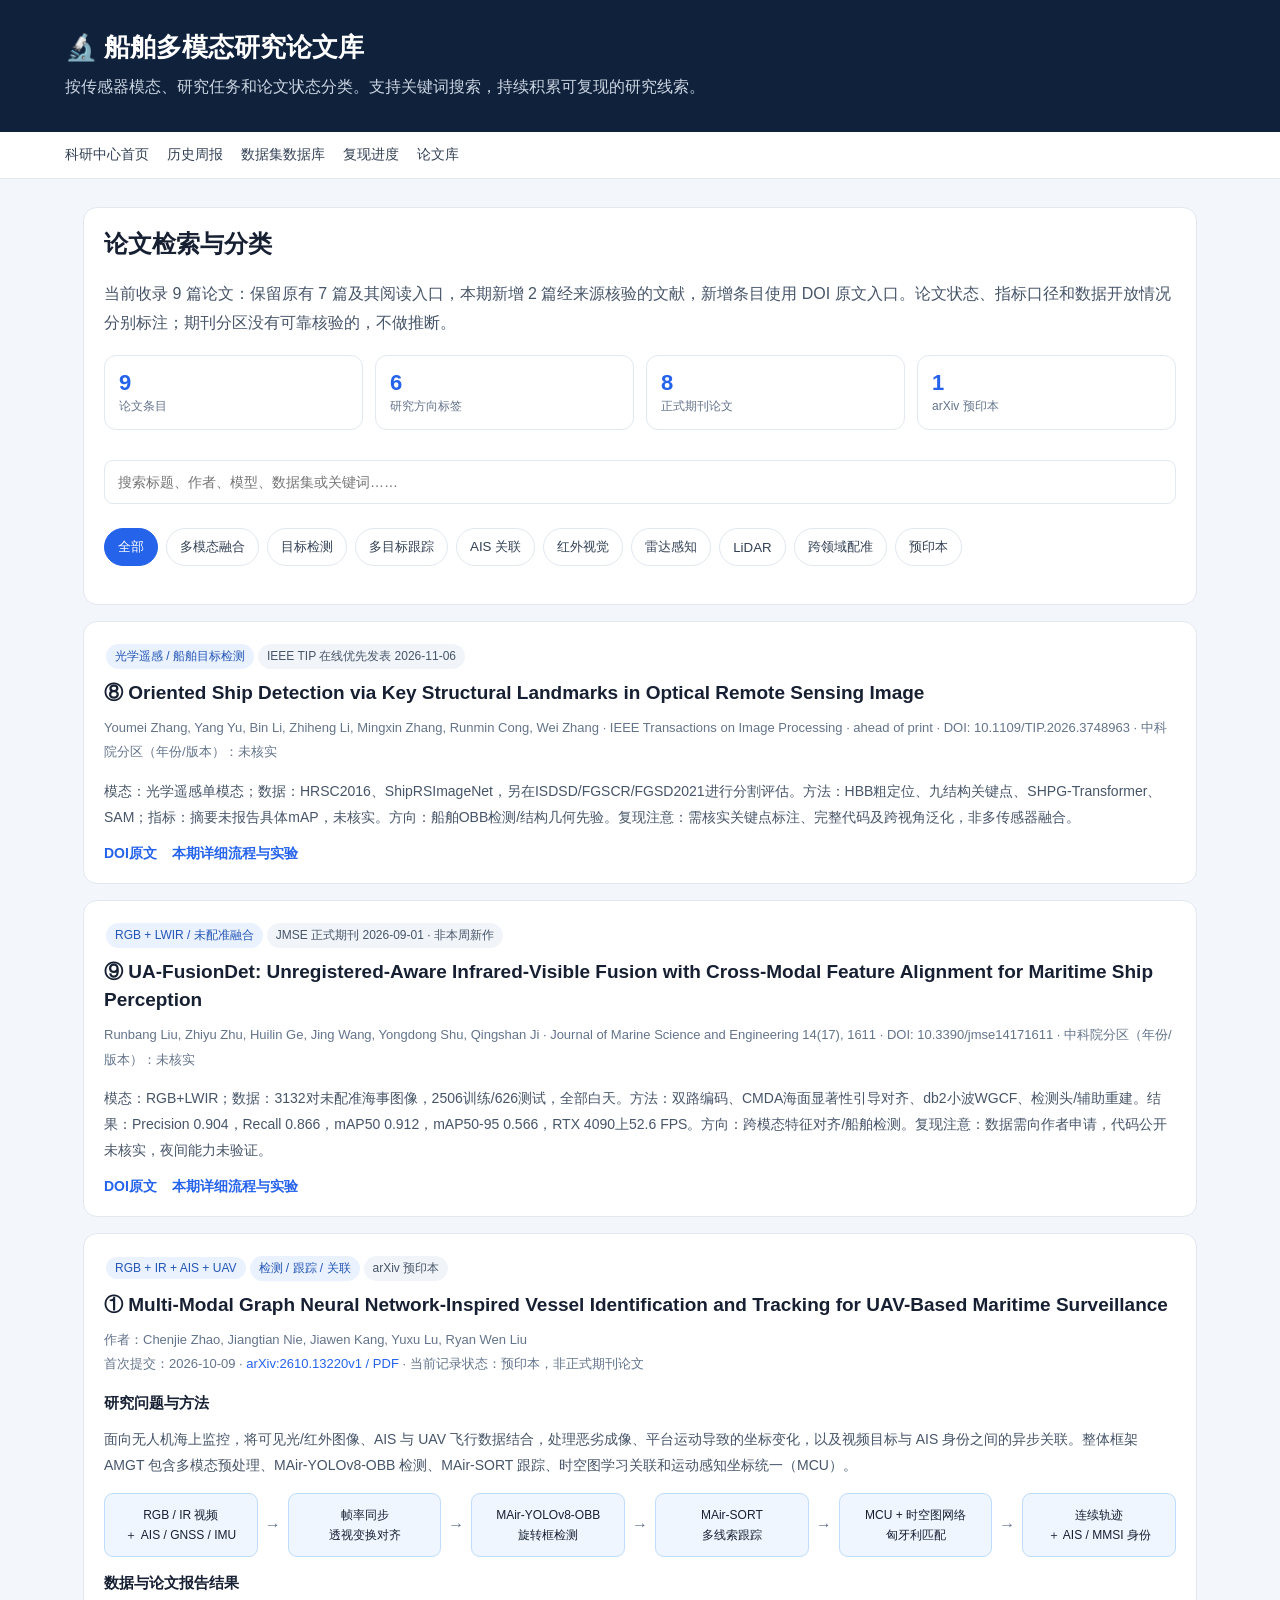
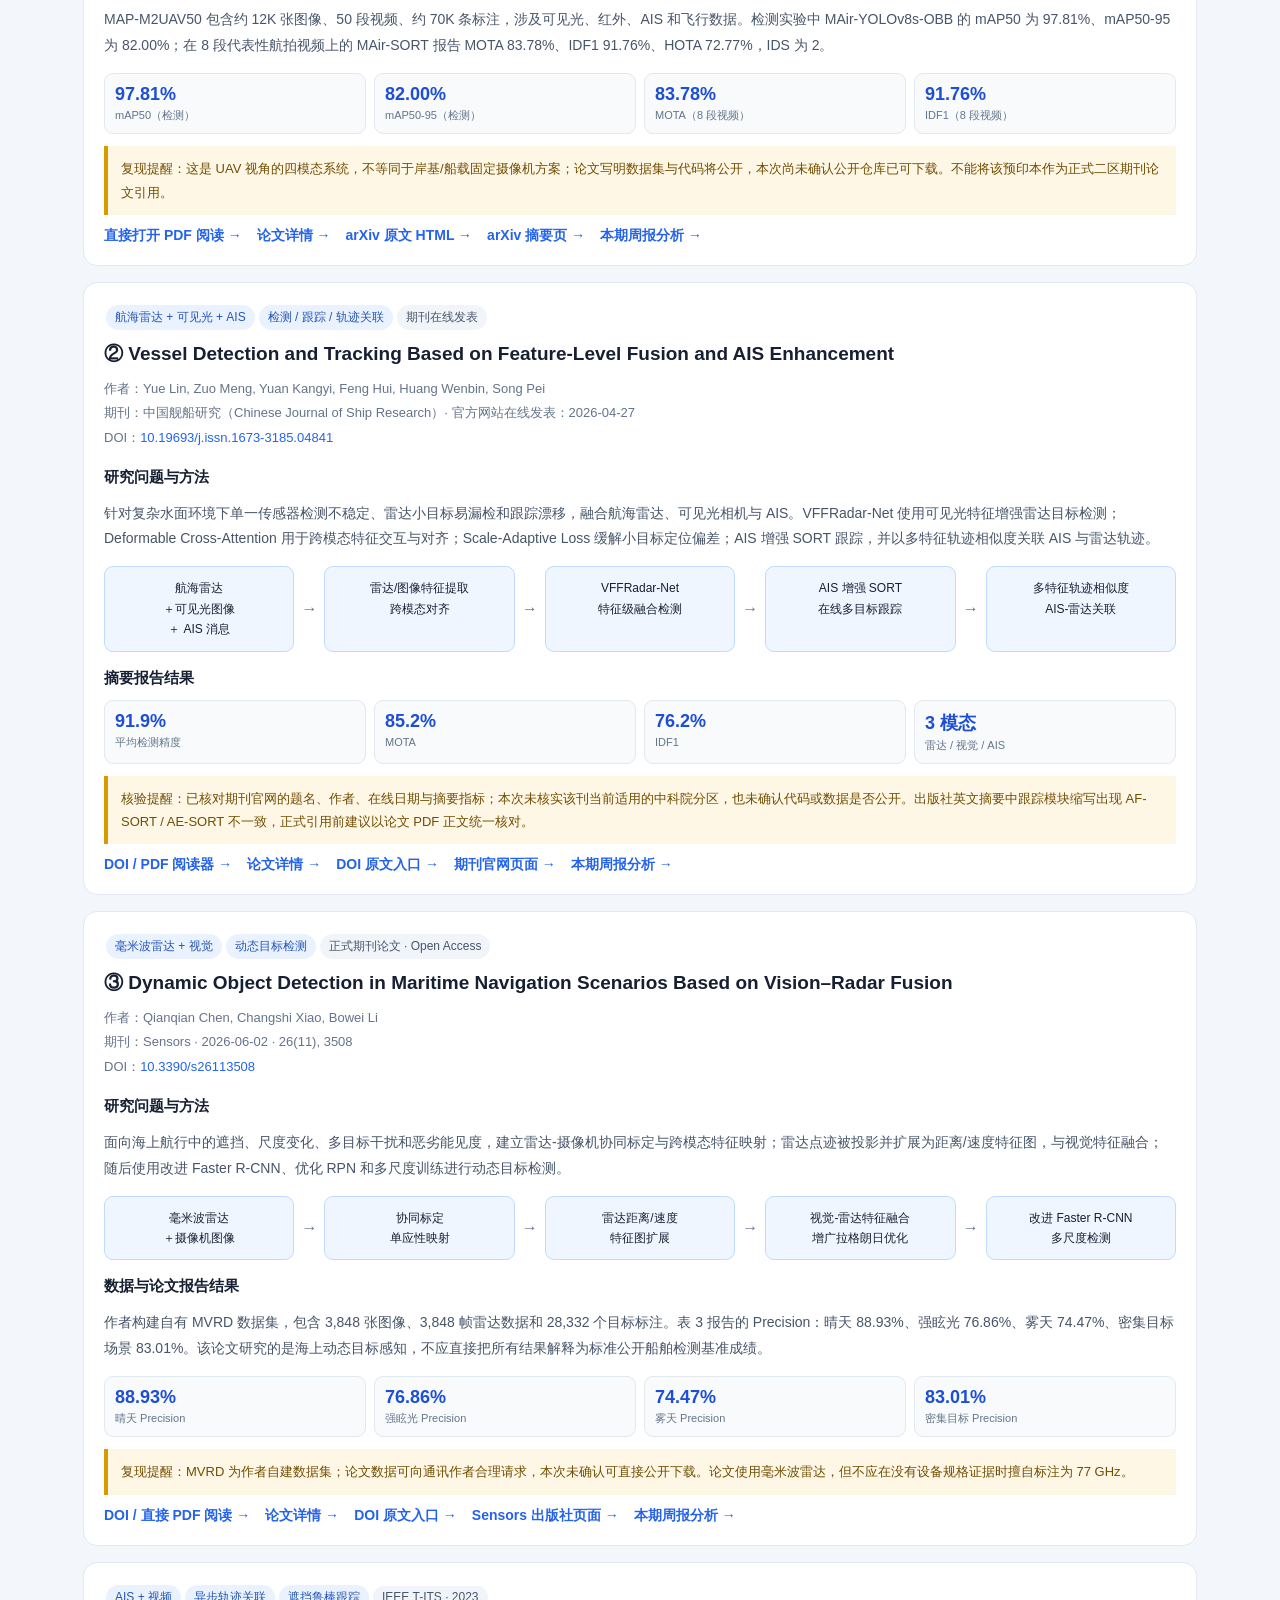
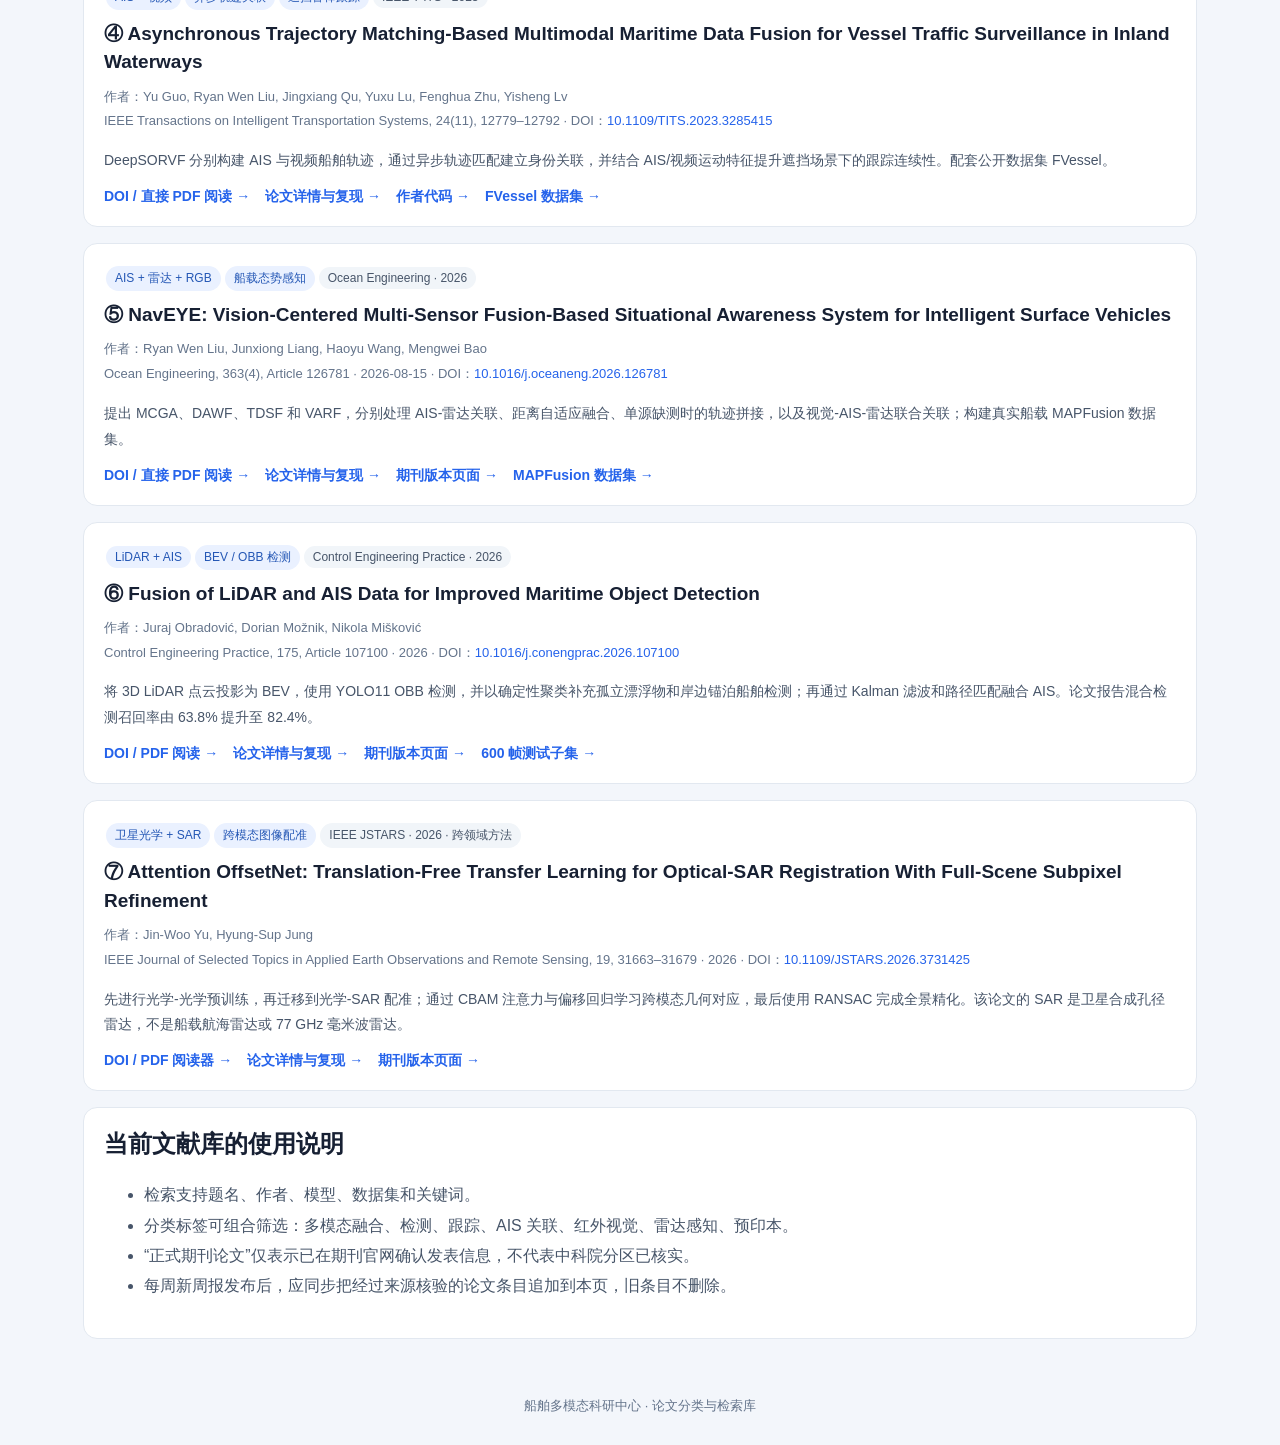
==== commit fc6236c0: "Update papers/index.html for 2026-11-13 maritime report" ====
--- a/papers/index.html
+++ b/papers/index.html
@@ -31,11 +31,11 @@
 <main id="library">
 <section class="panel">
 <h2 style="margin-top:0">论文检索与分类</h2>
-<p style="line-height:1.8;color:#475569">当前收录 7 篇论文：原有 3 篇全部保留，另将你上传的 4 篇 PDF 对应论文正式加入分类库；7 篇均有独立详情页和 PDF 阅读入口。论文状态、指标口径和数据开放情况分别标注；期刊分区没有可靠核验的，不做推断。</p>
+<p style="line-height:1.8;color:#475569">当前收录 9 篇论文：保留原有 7 篇及其阅读入口，本期新增 2 篇经来源核验的文献，新增条目使用 DOI 原文入口。论文状态、指标口径和数据开放情况分别标注；期刊分区没有可靠核验的，不做推断。</p>
 <div class="stats">
-<div class="stat"><strong id="count">7</strong><span>论文条目</span></div>
+<div class="stat"><strong id="count">9</strong><span>论文条目</span></div>
 <div class="stat"><strong>6</strong><span>研究方向标签</span></div>
-<div class="stat"><strong>6</strong><span>正式期刊论文</span></div>
+<div class="stat"><strong>8</strong><span>正式期刊论文</span></div>
 <div class="stat"><strong>1</strong><span>arXiv 预印本</span></div>
 </div>
 <input class="search" id="search" type="search" placeholder="搜索标题、作者、模型、数据集或关键词……" aria-label="搜索论文">
@@ -52,6 +52,8 @@
 </div>
 </section>
 
+<article class="paper" id="p-tip-landmarks" data-cats="detection" data-search="Oriented Ship Detection via Key Structural Landmarks in Optical Remote Sensing Image Youmei Zhang Yang Yu Bin Li Zhiheng Li Mingxin Zhang Runmin Cong Wei Zhang HRSC2016 ShipRSImageNet SHPG Transformer SAM OBB"><span class="tag">光学遥感 / 船舶目标检测</span><span class="status">IEEE TIP 在线优先发表 2026-11-06</span><h2>⑧ Oriented Ship Detection via Key Structural Landmarks in Optical Remote Sensing Image</h2><div class="meta">Youmei Zhang, Yang Yu, Bin Li, Zhiheng Li, Mingxin Zhang, Runmin Cong, Wei Zhang · IEEE Transactions on Image Processing · ahead of print · DOI: 10.1109/TIP.2026.3748963 · 中科院分区（年份/版本）：未核实</div><p>模态：光学遥感单模态；数据：HRSC2016、ShipRSImageNet，另在ISDSD/FGSCR/FGSD2021进行分割评估。方法：HBB粗定位、九结构关键点、SHPG-Transformer、SAM；指标：摘要未报告具体mAP，未核实。方向：船舶OBB检测/结构几何先验。复现注意：需核实关键点标注、完整代码及跨视角泛化，非多传感器融合。</p><div class="links"><a href="https://doi.org/10.1109/TIP.2026.3748963">DOI原文</a><a href="../reports/2026-11-13.html#p1">本期详细流程与实验</a></div></article>
+<article class="paper" id="p-ua-fusiondet" data-cats="fusion detection infrared" data-search="UA-FusionDet Unregistered-Aware Infrared-Visible Fusion Cross-Modal Feature Alignment Maritime Ship Perception Runbang Liu Zhiyu Zhu Huilin Ge Jing Wang Yongdong Shu Qingshan Ji CMDA WGCF LWIR"><span class="tag">RGB + LWIR / 未配准融合</span><span class="status">JMSE 正式期刊 2026-09-01 · 非本周新作</span><h2>⑨ UA-FusionDet: Unregistered-Aware Infrared-Visible Fusion with Cross-Modal Feature Alignment for Maritime Ship Perception</h2><div class="meta">Runbang Liu, Zhiyu Zhu, Huilin Ge, Jing Wang, Yongdong Shu, Qingshan Ji · Journal of Marine Science and Engineering 14(17), 1611 · DOI: 10.3390/jmse14171611 · 中科院分区（年份/版本）：未核实</div><p>模态：RGB+LWIR；数据：3132对未配准海事图像，2506训练/626测试，全部白天。方法：双路编码、CMDA海面显著性引导对齐、db2小波WGCF、检测头/辅助重建。结果：Precision 0.904，Recall 0.866，mAP50 0.912，mAP50-95 0.566，RTX 4090上52.6 FPS。方向：跨模态特征对齐/船舶检测。复现注意：数据需向作者申请，代码公开未核实，夜间能力未验证。</p><div class="links"><a href="https://doi.org/10.3390/jmse14171611">DOI原文</a><a href="../reports/2026-11-13.html#p2">本期详细流程与实验</a></div></article>
 <article class="paper" id="p-amgt" data-cats="fusion detection tracking ais infrared preprint" data-search="AMGT Multi-Modal Graph Neural Network-Inspired Vessel Identification and Tracking for UAV-Based Maritime Surveillance Chenjie Zhao Jiangtian Nie Jiawen Kang Yuxu Lu Ryan Wen Liu MAP-M2UAV50 MAir-YOLOv8-OBB MAir-SORT graph neural network AIS RGB visible infrared IR UAV">
 <span class="tag">RGB + IR + AIS + UAV</span><span class="tag">检测 / 跟踪 / 关联</span><span class="status">arXiv 预印本</span>
 <h2>① Multi-Modal Graph Neural Network-Inspired Vessel Identification and Tracking for UAV-Based Maritime Surveillance</h2>
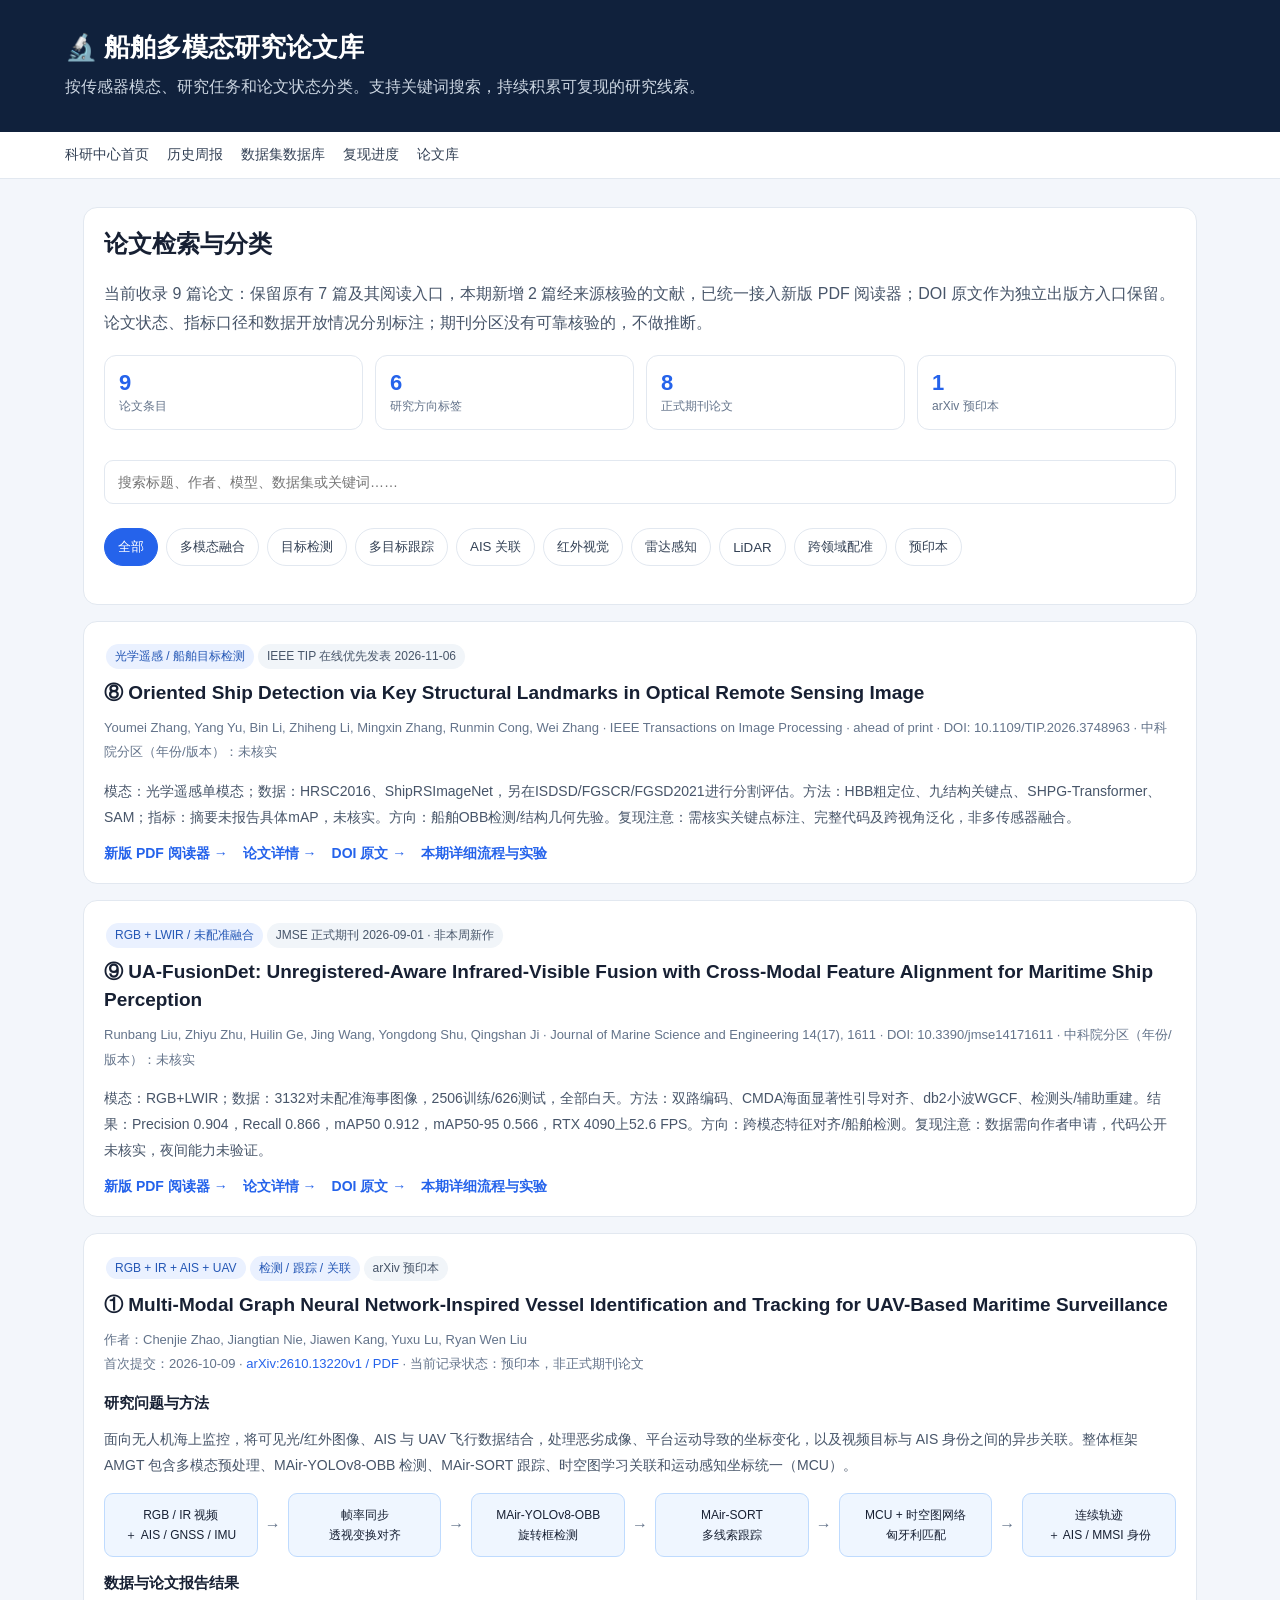
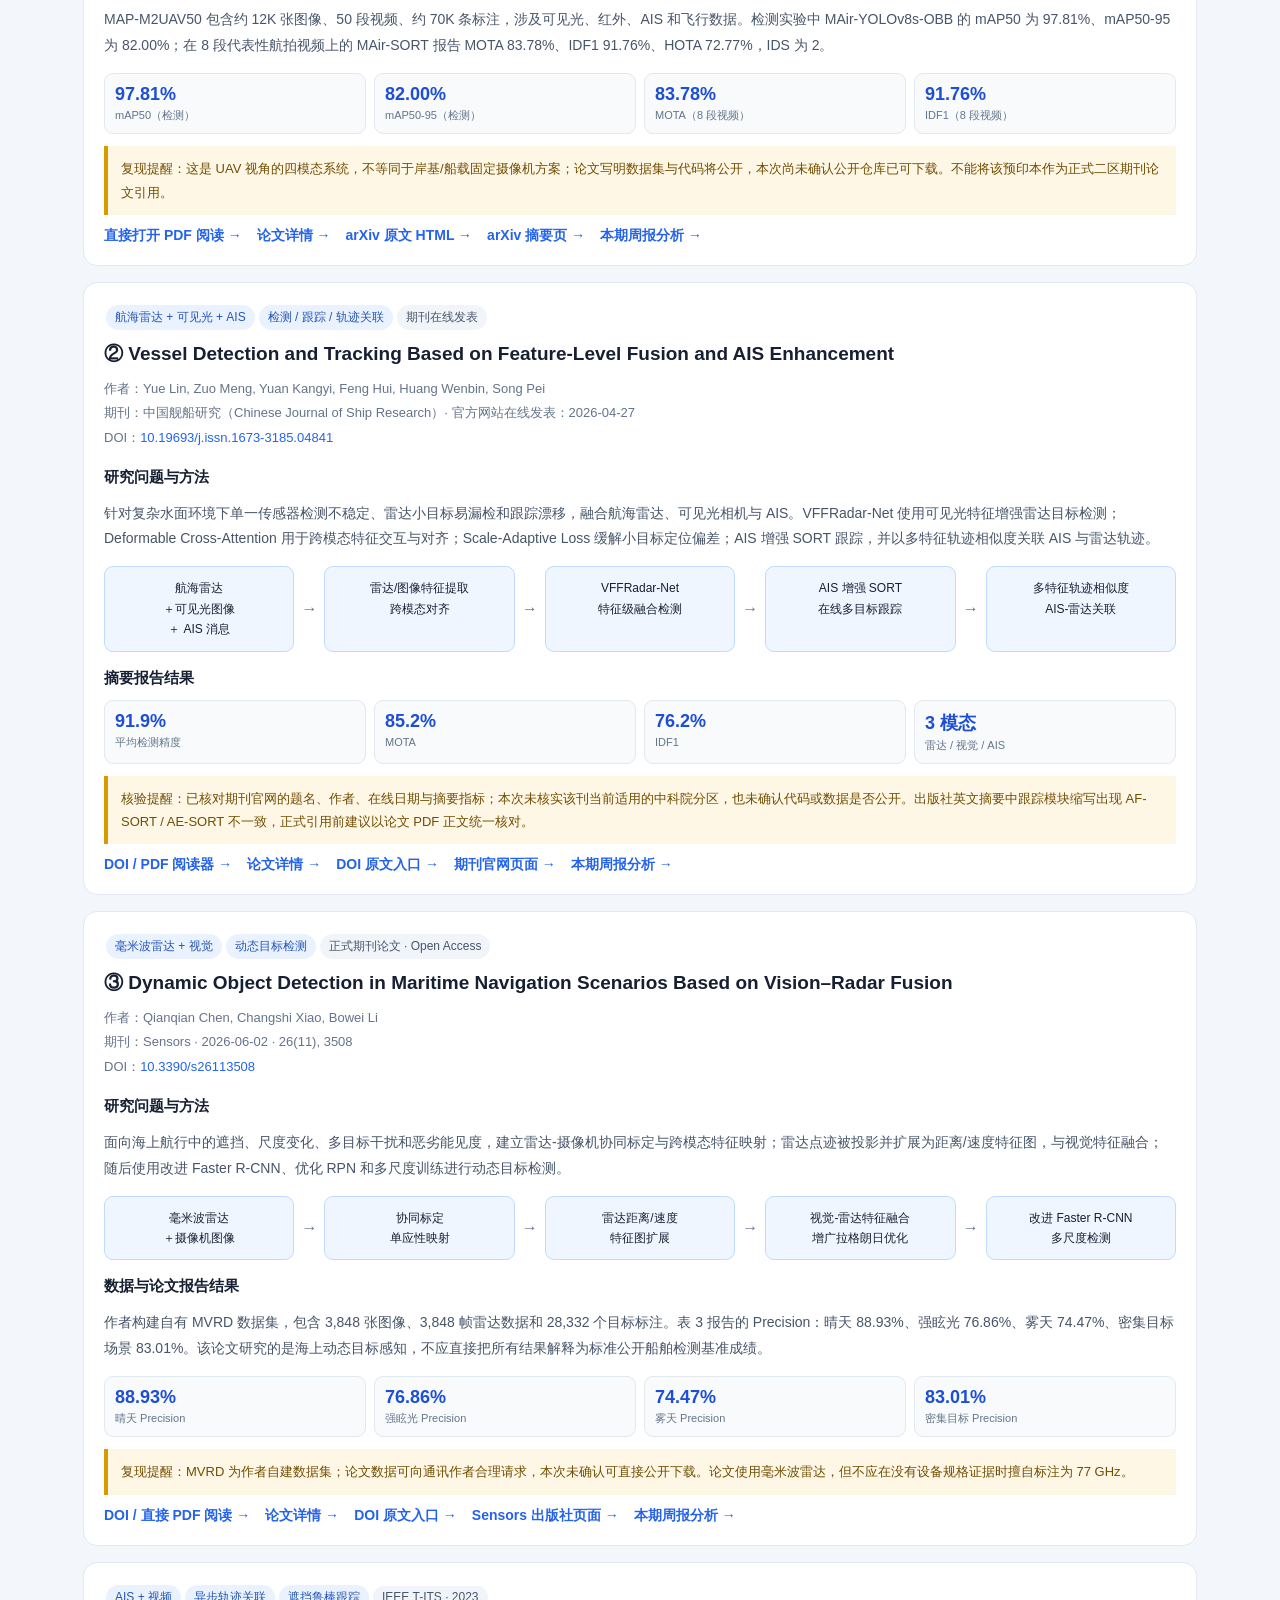
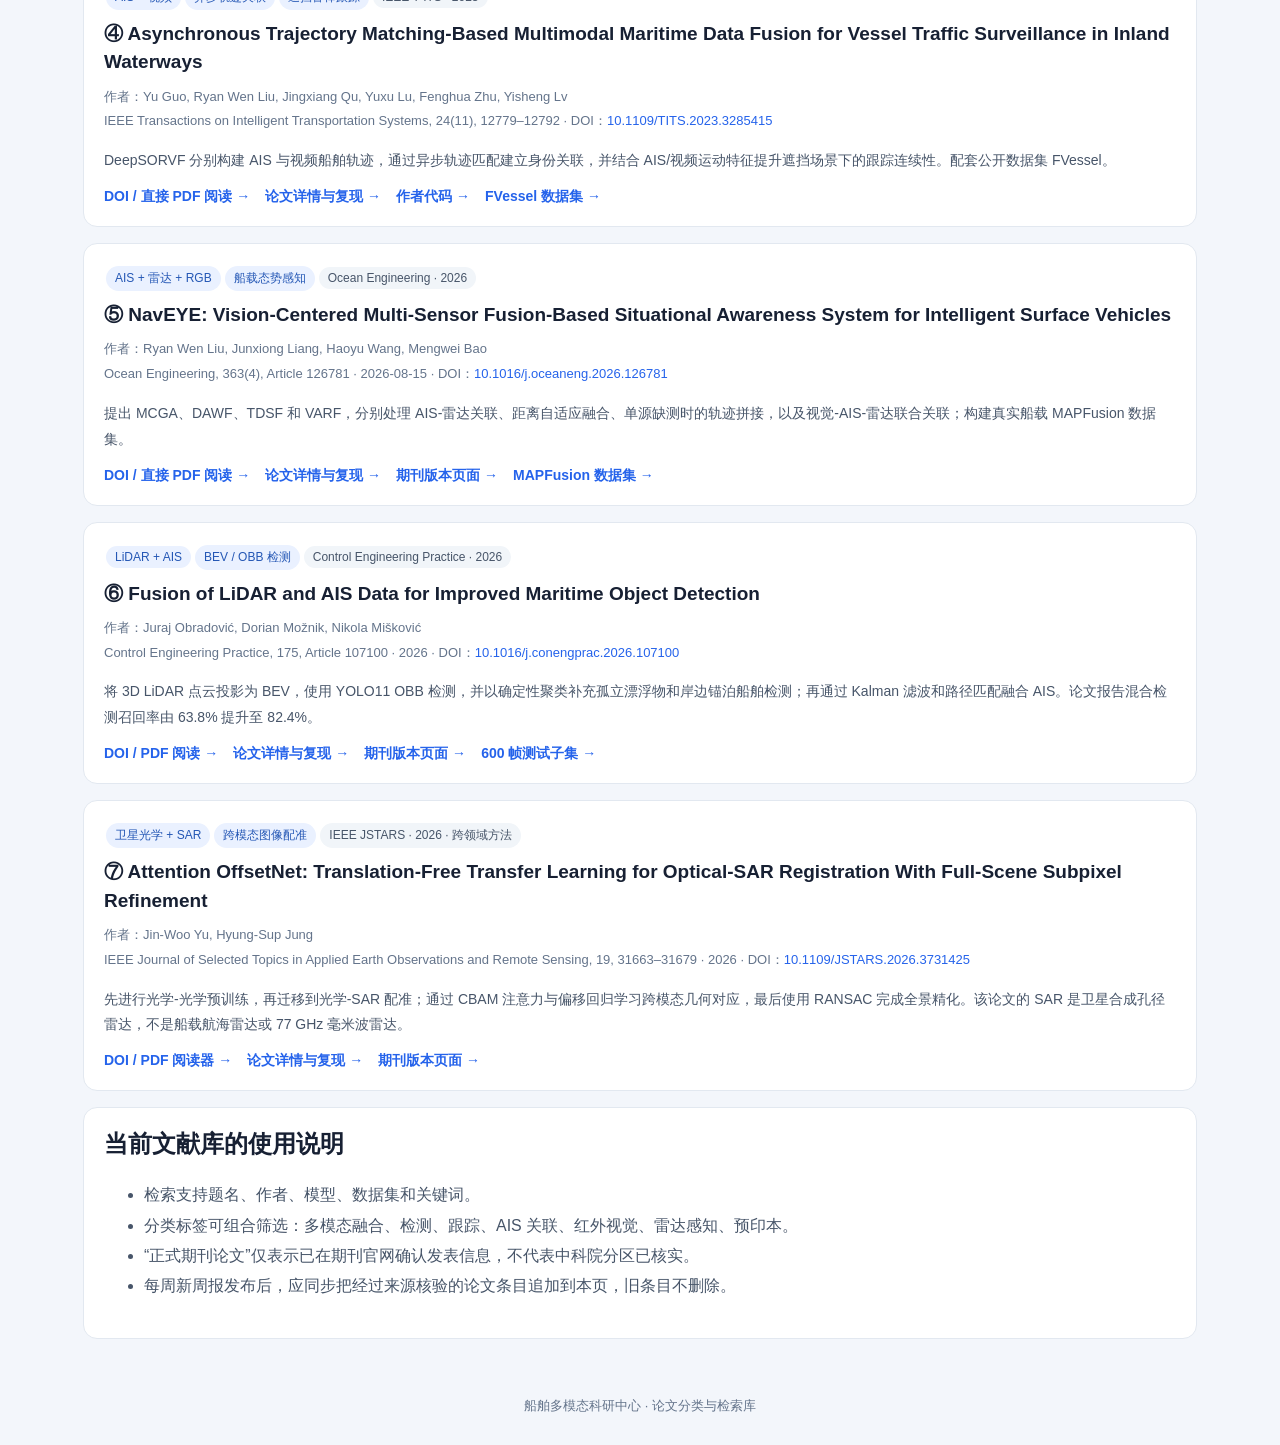
==== commit 7d418c75: "Route new papers through latest PDF reader" ====
--- a/papers/index.html
+++ b/papers/index.html
@@ -31,7 +31,7 @@
 <main id="library">
 <section class="panel">
 <h2 style="margin-top:0">论文检索与分类</h2>
-<p style="line-height:1.8;color:#475569">当前收录 9 篇论文：保留原有 7 篇及其阅读入口，本期新增 2 篇经来源核验的文献，新增条目使用 DOI 原文入口。论文状态、指标口径和数据开放情况分别标注；期刊分区没有可靠核验的，不做推断。</p>
+<p style="line-height:1.8;color:#475569">当前收录 9 篇论文：保留原有 7 篇及其阅读入口，本期新增 2 篇经来源核验的文献，已统一接入新版 PDF 阅读器；DOI 原文作为独立出版方入口保留。论文状态、指标口径和数据开放情况分别标注；期刊分区没有可靠核验的，不做推断。</p>
 <div class="stats">
 <div class="stat"><strong id="count">9</strong><span>论文条目</span></div>
 <div class="stat"><strong>6</strong><span>研究方向标签</span></div>
@@ -52,8 +52,8 @@
 </div>
 </section>
 
-<article class="paper" id="p-tip-landmarks" data-cats="detection" data-search="Oriented Ship Detection via Key Structural Landmarks in Optical Remote Sensing Image Youmei Zhang Yang Yu Bin Li Zhiheng Li Mingxin Zhang Runmin Cong Wei Zhang HRSC2016 ShipRSImageNet SHPG Transformer SAM OBB"><span class="tag">光学遥感 / 船舶目标检测</span><span class="status">IEEE TIP 在线优先发表 2026-11-06</span><h2>⑧ Oriented Ship Detection via Key Structural Landmarks in Optical Remote Sensing Image</h2><div class="meta">Youmei Zhang, Yang Yu, Bin Li, Zhiheng Li, Mingxin Zhang, Runmin Cong, Wei Zhang · IEEE Transactions on Image Processing · ahead of print · DOI: 10.1109/TIP.2026.3748963 · 中科院分区（年份/版本）：未核实</div><p>模态：光学遥感单模态；数据：HRSC2016、ShipRSImageNet，另在ISDSD/FGSCR/FGSD2021进行分割评估。方法：HBB粗定位、九结构关键点、SHPG-Transformer、SAM；指标：摘要未报告具体mAP，未核实。方向：船舶OBB检测/结构几何先验。复现注意：需核实关键点标注、完整代码及跨视角泛化，非多传感器融合。</p><div class="links"><a href="https://doi.org/10.1109/TIP.2026.3748963">DOI原文</a><a href="../reports/2026-11-13.html#p1">本期详细流程与实验</a></div></article>
-<article class="paper" id="p-ua-fusiondet" data-cats="fusion detection infrared" data-search="UA-FusionDet Unregistered-Aware Infrared-Visible Fusion Cross-Modal Feature Alignment Maritime Ship Perception Runbang Liu Zhiyu Zhu Huilin Ge Jing Wang Yongdong Shu Qingshan Ji CMDA WGCF LWIR"><span class="tag">RGB + LWIR / 未配准融合</span><span class="status">JMSE 正式期刊 2026-09-01 · 非本周新作</span><h2>⑨ UA-FusionDet: Unregistered-Aware Infrared-Visible Fusion with Cross-Modal Feature Alignment for Maritime Ship Perception</h2><div class="meta">Runbang Liu, Zhiyu Zhu, Huilin Ge, Jing Wang, Yongdong Shu, Qingshan Ji · Journal of Marine Science and Engineering 14(17), 1611 · DOI: 10.3390/jmse14171611 · 中科院分区（年份/版本）：未核实</div><p>模态：RGB+LWIR；数据：3132对未配准海事图像，2506训练/626测试，全部白天。方法：双路编码、CMDA海面显著性引导对齐、db2小波WGCF、检测头/辅助重建。结果：Precision 0.904，Recall 0.866，mAP50 0.912，mAP50-95 0.566，RTX 4090上52.6 FPS。方向：跨模态特征对齐/船舶检测。复现注意：数据需向作者申请，代码公开未核实，夜间能力未验证。</p><div class="links"><a href="https://doi.org/10.3390/jmse14171611">DOI原文</a><a href="../reports/2026-11-13.html#p2">本期详细流程与实验</a></div></article>
+<article class="paper" id="p-tip-landmarks" data-cats="detection" data-search="Oriented Ship Detection via Key Structural Landmarks in Optical Remote Sensing Image Youmei Zhang Yang Yu Bin Li Zhiheng Li Mingxin Zhang Runmin Cong Wei Zhang HRSC2016 ShipRSImageNet SHPG Transformer SAM OBB"><span class="tag">光学遥感 / 船舶目标检测</span><span class="status">IEEE TIP 在线优先发表 2026-11-06</span><h2>⑧ Oriented Ship Detection via Key Structural Landmarks in Optical Remote Sensing Image</h2><div class="meta">Youmei Zhang, Yang Yu, Bin Li, Zhiheng Li, Mingxin Zhang, Runmin Cong, Wei Zhang · IEEE Transactions on Image Processing · ahead of print · DOI: 10.1109/TIP.2026.3748963 · 中科院分区（年份/版本）：未核实</div><p>模态：光学遥感单模态；数据：HRSC2016、ShipRSImageNet，另在ISDSD/FGSCR/FGSD2021进行分割评估。方法：HBB粗定位、九结构关键点、SHPG-Transformer、SAM；指标：摘要未报告具体mAP，未核实。方向：船舶OBB检测/结构几何先验。复现注意：需核实关键点标注、完整代码及跨视角泛化，非多传感器融合。</p><div class="links"><a href="pdf.html?id=p-tip-landmarks">新版 PDF 阅读器 →</a><a href="detail.html?id=p-tip-landmarks">论文详情 →</a><a href="https://doi.org/10.1109/TIP.2026.3748963" target="_blank" rel="noopener">DOI 原文 →</a><a href="../reports/2026-11-13.html#p1">本期详细流程与实验</a></div></article>
+<article class="paper" id="p-ua-fusiondet" data-cats="fusion detection infrared" data-search="UA-FusionDet Unregistered-Aware Infrared-Visible Fusion Cross-Modal Feature Alignment Maritime Ship Perception Runbang Liu Zhiyu Zhu Huilin Ge Jing Wang Yongdong Shu Qingshan Ji CMDA WGCF LWIR"><span class="tag">RGB + LWIR / 未配准融合</span><span class="status">JMSE 正式期刊 2026-09-01 · 非本周新作</span><h2>⑨ UA-FusionDet: Unregistered-Aware Infrared-Visible Fusion with Cross-Modal Feature Alignment for Maritime Ship Perception</h2><div class="meta">Runbang Liu, Zhiyu Zhu, Huilin Ge, Jing Wang, Yongdong Shu, Qingshan Ji · Journal of Marine Science and Engineering 14(17), 1611 · DOI: 10.3390/jmse14171611 · 中科院分区（年份/版本）：未核实</div><p>模态：RGB+LWIR；数据：3132对未配准海事图像，2506训练/626测试，全部白天。方法：双路编码、CMDA海面显著性引导对齐、db2小波WGCF、检测头/辅助重建。结果：Precision 0.904，Recall 0.866，mAP50 0.912，mAP50-95 0.566，RTX 4090上52.6 FPS。方向：跨模态特征对齐/船舶检测。复现注意：数据需向作者申请，代码公开未核实，夜间能力未验证。</p><div class="links"><a href="pdf.html?id=p-ua-fusiondet">新版 PDF 阅读器 →</a><a href="detail.html?id=p-ua-fusiondet">论文详情 →</a><a href="https://doi.org/10.3390/jmse14171611" target="_blank" rel="noopener">DOI 原文 →</a><a href="../reports/2026-11-13.html#p2">本期详细流程与实验</a></div></article>
 <article class="paper" id="p-amgt" data-cats="fusion detection tracking ais infrared preprint" data-search="AMGT Multi-Modal Graph Neural Network-Inspired Vessel Identification and Tracking for UAV-Based Maritime Surveillance Chenjie Zhao Jiangtian Nie Jiawen Kang Yuxu Lu Ryan Wen Liu MAP-M2UAV50 MAir-YOLOv8-OBB MAir-SORT graph neural network AIS RGB visible infrared IR UAV">
 <span class="tag">RGB + IR + AIS + UAV</span><span class="tag">检测 / 跟踪 / 关联</span><span class="status">arXiv 预印本</span>
 <h2>① Multi-Modal Graph Neural Network-Inspired Vessel Identification and Tracking for UAV-Based Maritime Surveillance</h2>
